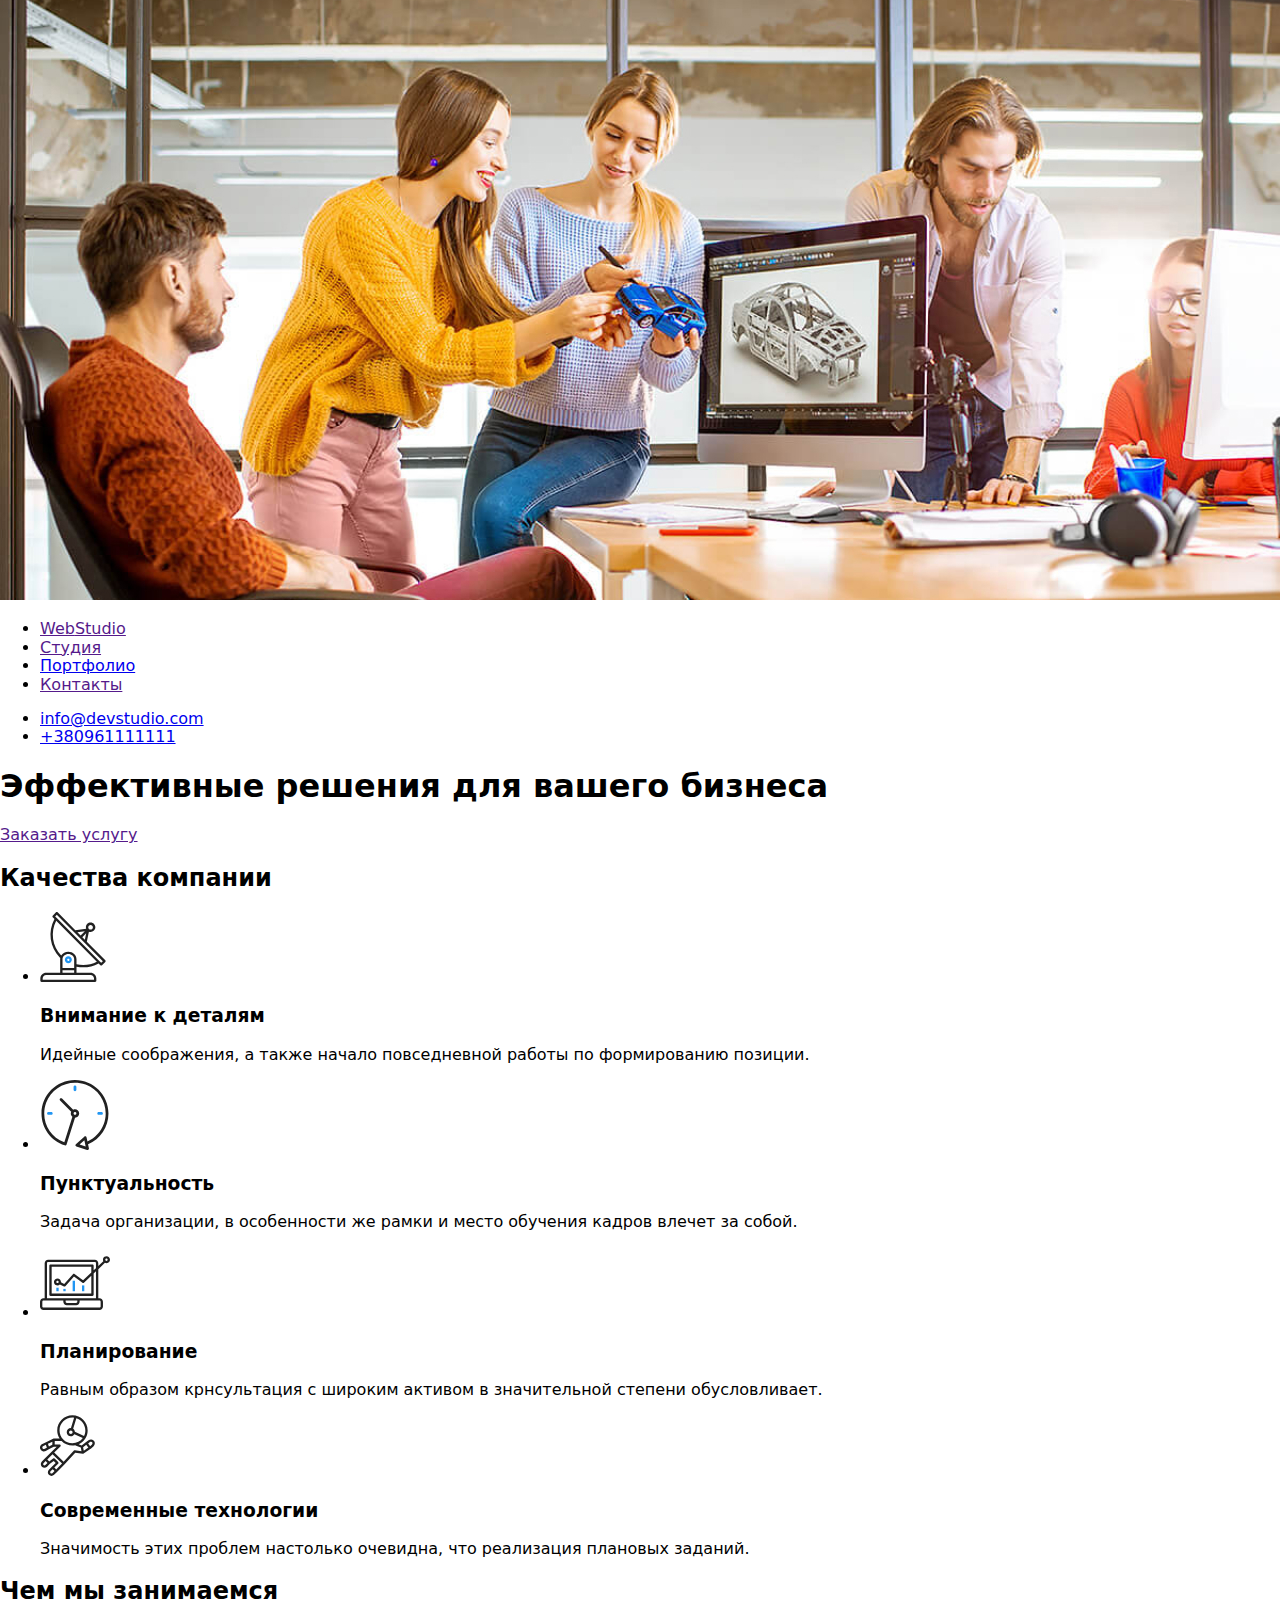
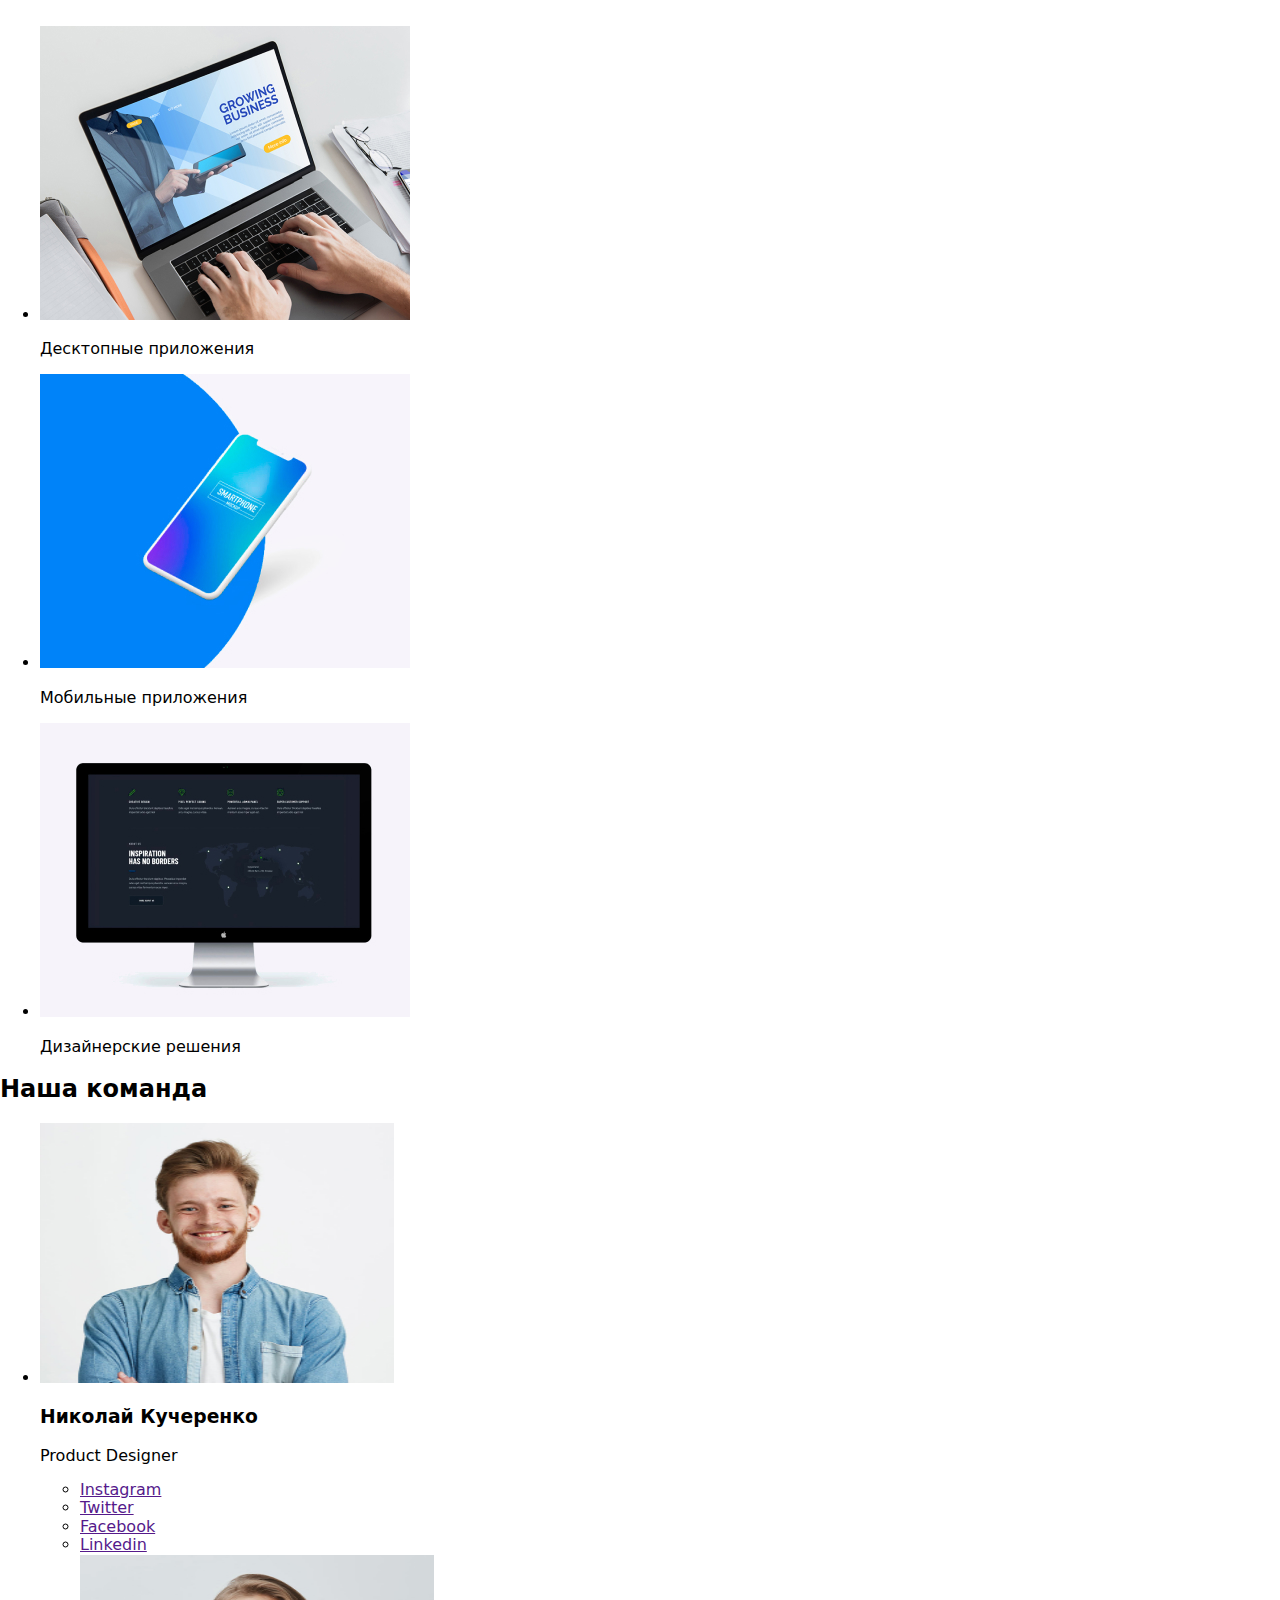
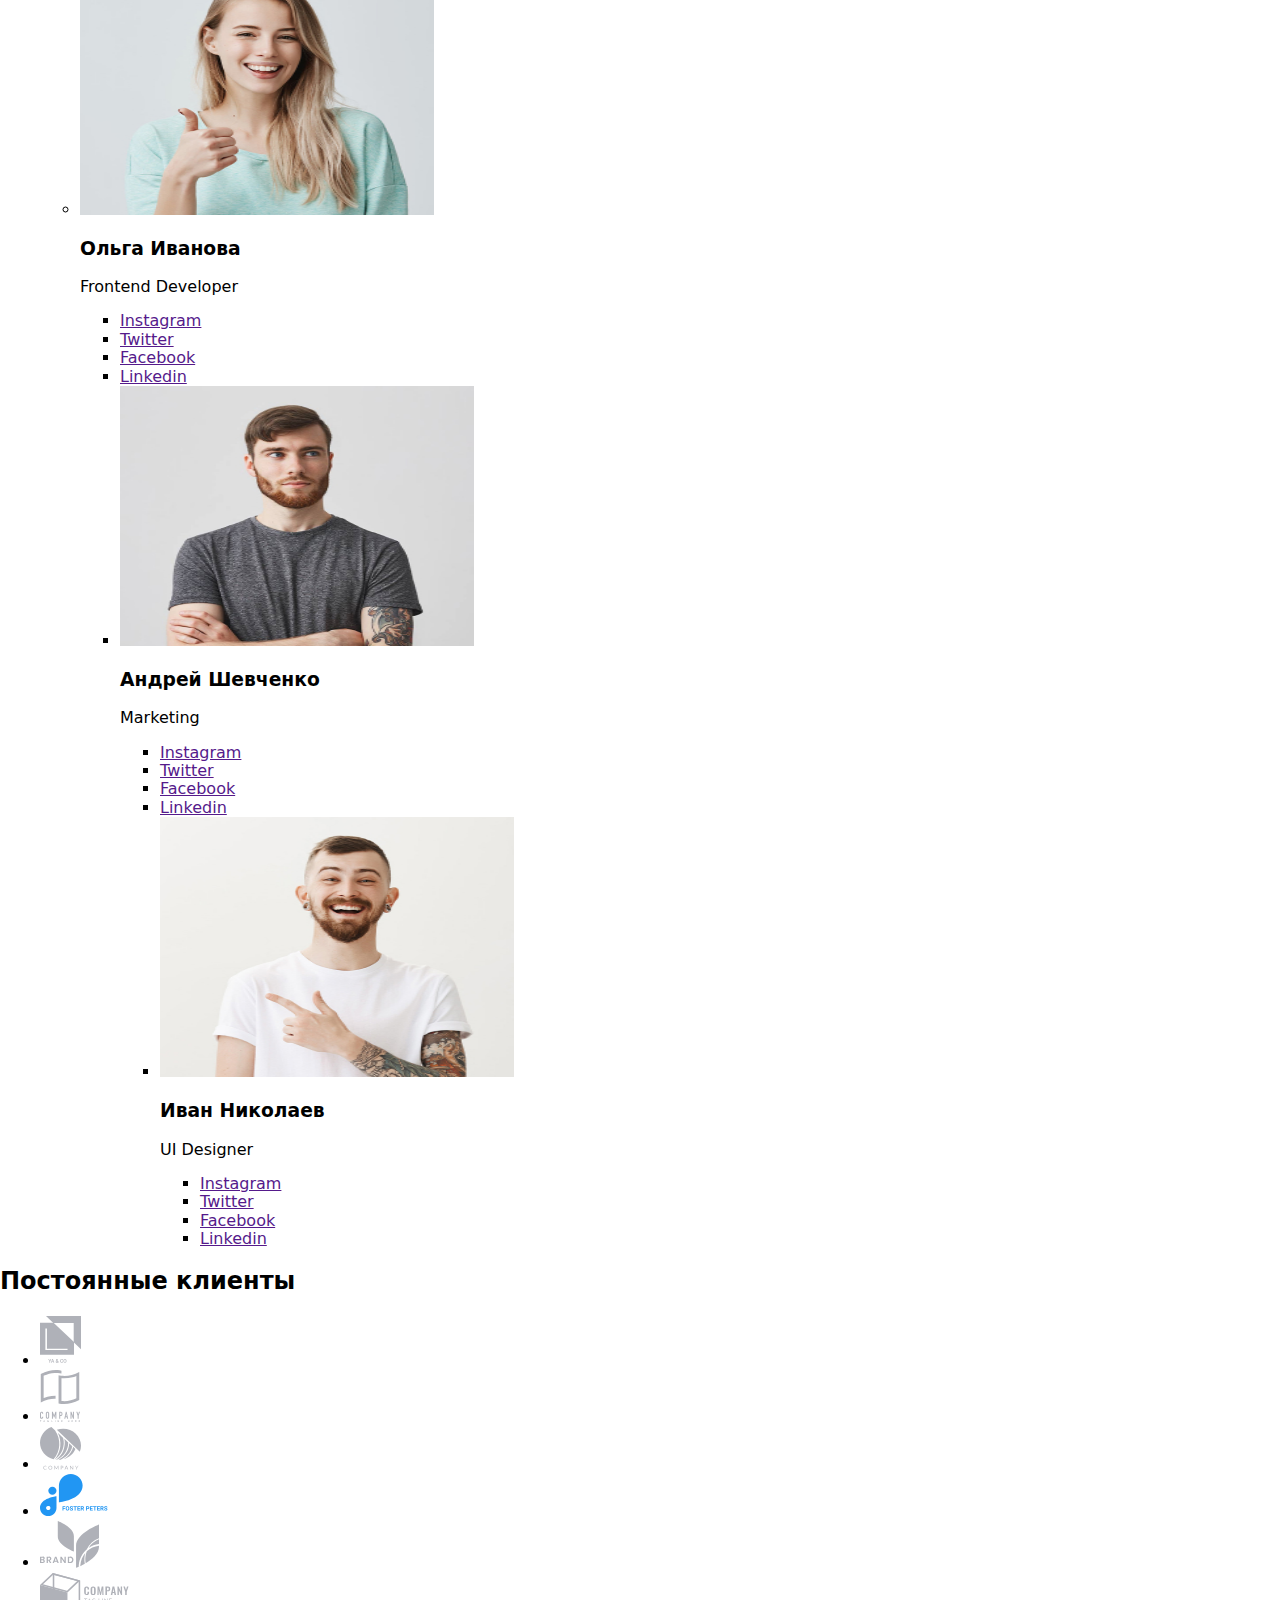
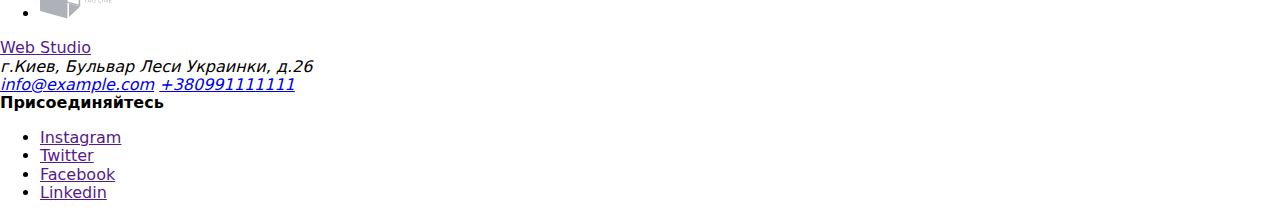
==== index.html @ 92d88dde "Copy hw2" ====
<!DOCTYPE html>
<html lang="ru">
  <!--Head-->
  <head>
    <meta charset="utf-8" />
    <meta name="viewport" content="width=device-width, initial-scale=1.0" />
    <title>Портфолио</title>
    <!--Нормалайзер-->
    <link
      rel="stylesheet"
      href="https://cdnjs.cloudflare.com/ajax/libs/modern-normalize/0.7.0/modern-normalize.min.css"
    />
    <!--Шрифт-->
    <link
      href="https://fonts.googleapis.com/css2?family=Raleway:wght@700&family=Roboto:wght@400;500;700;900&display=swap"
      rel="stylesheet"
    />
    <!--Стили-->
    <link rel="stylesheet" href="./css/styles.css" />
  </head>
  <body>
    <!--Шапка-->
    <header>
      <a href="index.html" class="studio-header">
        <img src="images/header-1.jpg" alt="Фото-Студия" />
      </a>
      <nav>
        <ul class="site-nav">
          <li>
            <a class="link" href=""
              ><span class="logotipe">Web</span
              ><span class="logo">Studio</span></a
            >
          </li>
          <li><a class="link current" href="">Студия</a></li>
          <li><a class="link" href="./portfolio.html">Портфолио</a></li>
          <li><a class="link" href="">Контакты</a></li>
        </ul>
      </nav>
      <ul class="contacts">
        <li><a href="mailto:info@devstudio.com">info@devstudio.com</a></li>
        <li><a href="tel:+380961111111">+380961111111</a></li>
      </ul>
    </header>
    <main>
      <!--Герой-->
      <div>
        <section>
          <h1 class="hero-title">Эффективные решения для вашего бизнеса</h1>
          <a class="button" href="">Заказать услугу</a>
        </section>
        <!--Качества компании-->
        <section>
          <h2 class="quolity-caption">Качества компании</h2>
          <ul>
            <li>
              <img src="./images/icon1.svg" alt="микроскоп" />
              <h3 class="quolity-title">Внимание к деталям</h3>
              <p class="quolity-text">
                Идейные соображения, а также начало повседневной работы по
                формированию позиции.
              </p>
            </li>
            <li>
              <img src="./images/clock.svg" alt="часы" />
              <h3 class="quolity-title">Пунктуальность</h3>
              <p class="quolity-text">
                Задача организации, в особенности же рамки и место обучения
                кадров влечет за собой.
              </p>
            </li>
            <li>
              <img src="./images/diagram.svg" alt="диаграмма" />
              <h3 class="quolity-title">Планирование</h3>
              <p class="quolity-text">
                Равным образом крнсультация с широким активом в значительной
                степени обусловливает.
              </p>
            </li>
            <li>
              <img src="./images/icon4.svg" alt="космонавт" />
              <h3 class="quolity-title">Современные технологии</h3>
              <p class="quolity-text">
                Значимость этих проблем настолько очевидна, что реализация
                плановых заданий.
              </p>
            </li>
          </ul>
        </section>
        <!--Чем мы занимаемся-->
        <section class="service">
          <h2 class="captions">Чем мы занимаемся</h2>
          <ul>
            <li>
              <a href=""><img src="./images/laptop.jpg" alt="ноутбук" /></a>
              <p class="service-text">Десктопные приложения</p>
            </li>
            <li>
              <a href=""><img src="./images/mobile.jpg" alt="мобильный" /></a>
              <p class="service-text">Мобильные приложения</p>
            </li>
            <li>
              <a href=""><img src="./images/computer.jpg" alt="монитор" /></a>
              <p class="service-text">Дизайнерские решения</p>
            </li>
          </ul>
          <section>
            <!--Наша Комманда-->
            <section class="staff">
              <h2 class="captions">Наша команда</h2>
              <ul>
                <li>
                  <img src="./images/imgvorker.jpg" alt="фото-николая-кучеренко" width="354" height="260" />
                  <h3 class="staff-title">Николай Кучеренко</h3>
                  <p class="staff-text">Product Designer</p>
                  <ul class="social-links">
                    <li><a href="" aria-label="Instagram link">Instagram</a></li>
                    <li><a href="" aria-label="Twitter link">Twitter</a></li>
                    <li><a href="" aria-label="Facebook link">Facebook</a></li>
                    <li><a href="" aria-label="Linkedin link">Linkedin</a></li>
                </li>
                <li>
                  <img src="./images/img-olga.jpg" alt="фото-ольги-ивановой" width="354" height="260" />
                  <h3 class="staff-title">Ольга Иванова</h3>
                  <p class="staff-text">Frontend Developer</p>
                  <ul class="social-links">
                    <li><a href="" aria-label="Instagram link">Instagram</a></li>
                    <li><a href="" aria-label="Twitter link">Twitter</a></li>
                    <li><a href="" aria-label="Facebook link">Facebook</a></li>
                    <li><a href="" aria-label="Linkedin link">Linkedin</a></li>
                </li>
                <li>
                  <img src="./images/img-andrei.jpg" alt="фото-андрея-шевченко" width="354" height="260" />
                  <h3 class="staff-title">Андрей Шевченко</h3>
                  <p class="staff-text">Marketing</p>
                  <ul class="social-links">
                    <li><a href="" aria-label="Instagram link">Instagram</a></li>
                    <li><a href="" aria-label="Twitter link">Twitter</a></li>
                    <li><a href="" aria-label="Facebook link">Facebook</a></li>
                    <li><a href="" aria-label="Linkedin link">Linkedin</a></li>
                </li>
                <li>
                  <img src="./images/img-ivan.jpg" alt="фото-ивана-николаева" width="354" height="260" />
                  <h3 class="staff-title">Иван Николаев</h3>
                  <p class="staff-text">UI Designer</p>
                  <ul class="social-links">
                    <li><a href="" aria-label="Instagram link">Instagram</a></li>
                    <li><a href="" aria-label="Twitter link">Twitter</a></li>
                    <li><a href="" aria-label="Facebook link">Facebook</a></li>
                    <li><a href="" aria-label="Linkedin link">Linkedin</a></li>
                </li>
              </ul>
          </section>
          <!--Постоянные клиенты-->
          <section class="clients">
            <h2 class="captions">Постоянные клиенты</h2>
            <ul class="clients-link">
              <li>
                <a href=""><img src="./images/logo1.svg" alt="логотип" /></a>
              </li>
              
              <li>
                <a href=""><img src="./images/logo2.svg" alt="логотип" /></a>
              </li>
              
              <li>
                <a href=""><img src="./images/logo3.svg" alt="логотип" /></a>
              </li>
              
              <li>
                <a href=""><img src="./images/logo4.svg" alt="логотип" /></a>
              </li>
              
              <li>
                <a href=""><img src="./images/logo5.svg" alt="логотип" /></a>
              </li>
              
              <li>
                <a href=""><img src="./images/logo6.svg" alt="логотип" /></a>
              </li>
      </div>
    </main>
    <!--Футер-->
    <footer>
      <div>
        <a class="link" href=""><span class="logotype"><span class="logo">Web</span> Studio</span></a>
        
        <address class="address">
          г.Киев, Бульвар Леси Украинки, д.26
          </address>
          
          <address class="connect">
            <a href="mailto:info@example.com">info@example.com</a>
            <a href="tel:+380961111111">+380991111111</a>
          </address>
      </div>
      <div>
        <b class="followers">Присоединяйтесь</b>
        <ul class="social-links">
          <li><a href="" aria-label="Instagram link">Instagram</a></li>
          <li><a href="" aria-label="Twitter link">Twitter</a></li>
          <li><a href="" aria-label="Facebook link">Facebook</a></li>
          <li><a href="" aria-label="Linkedin link">Linkedin</a></li>
      </div>
    </footer>
  </body>
</html>
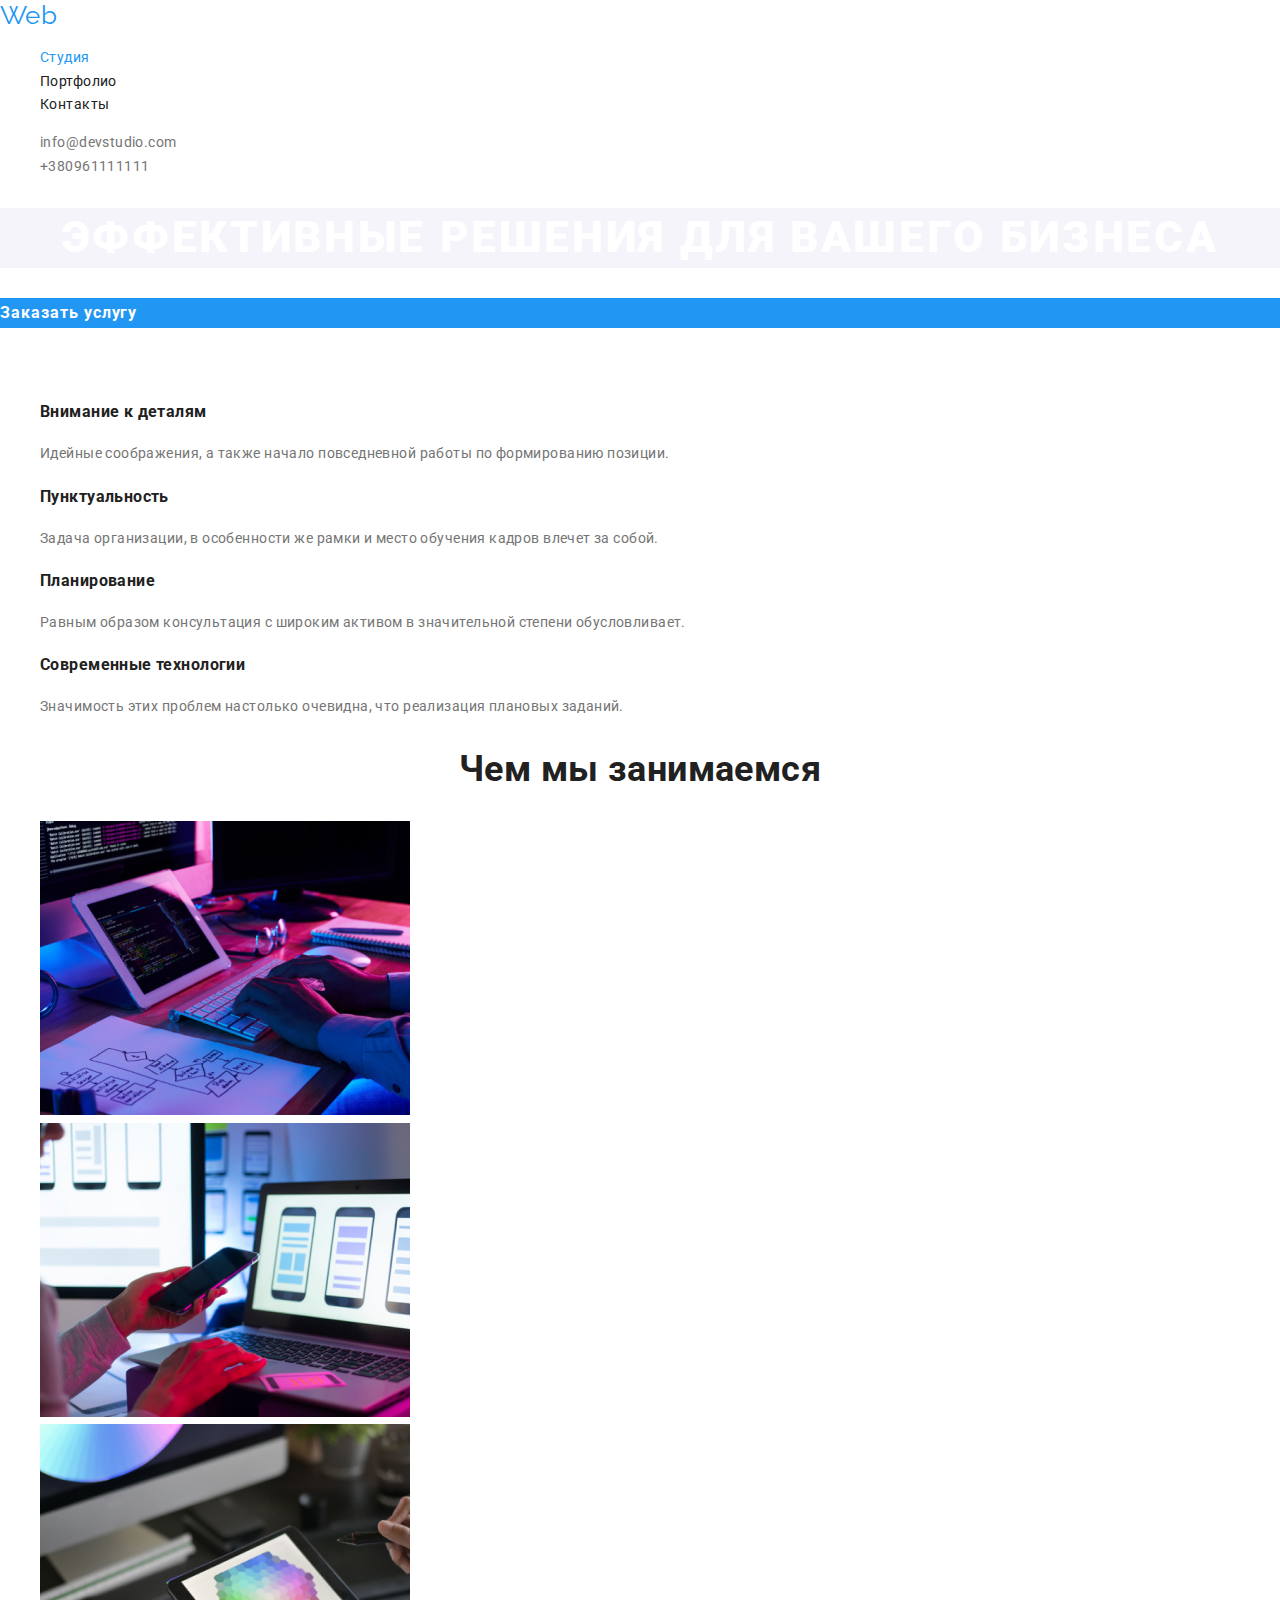
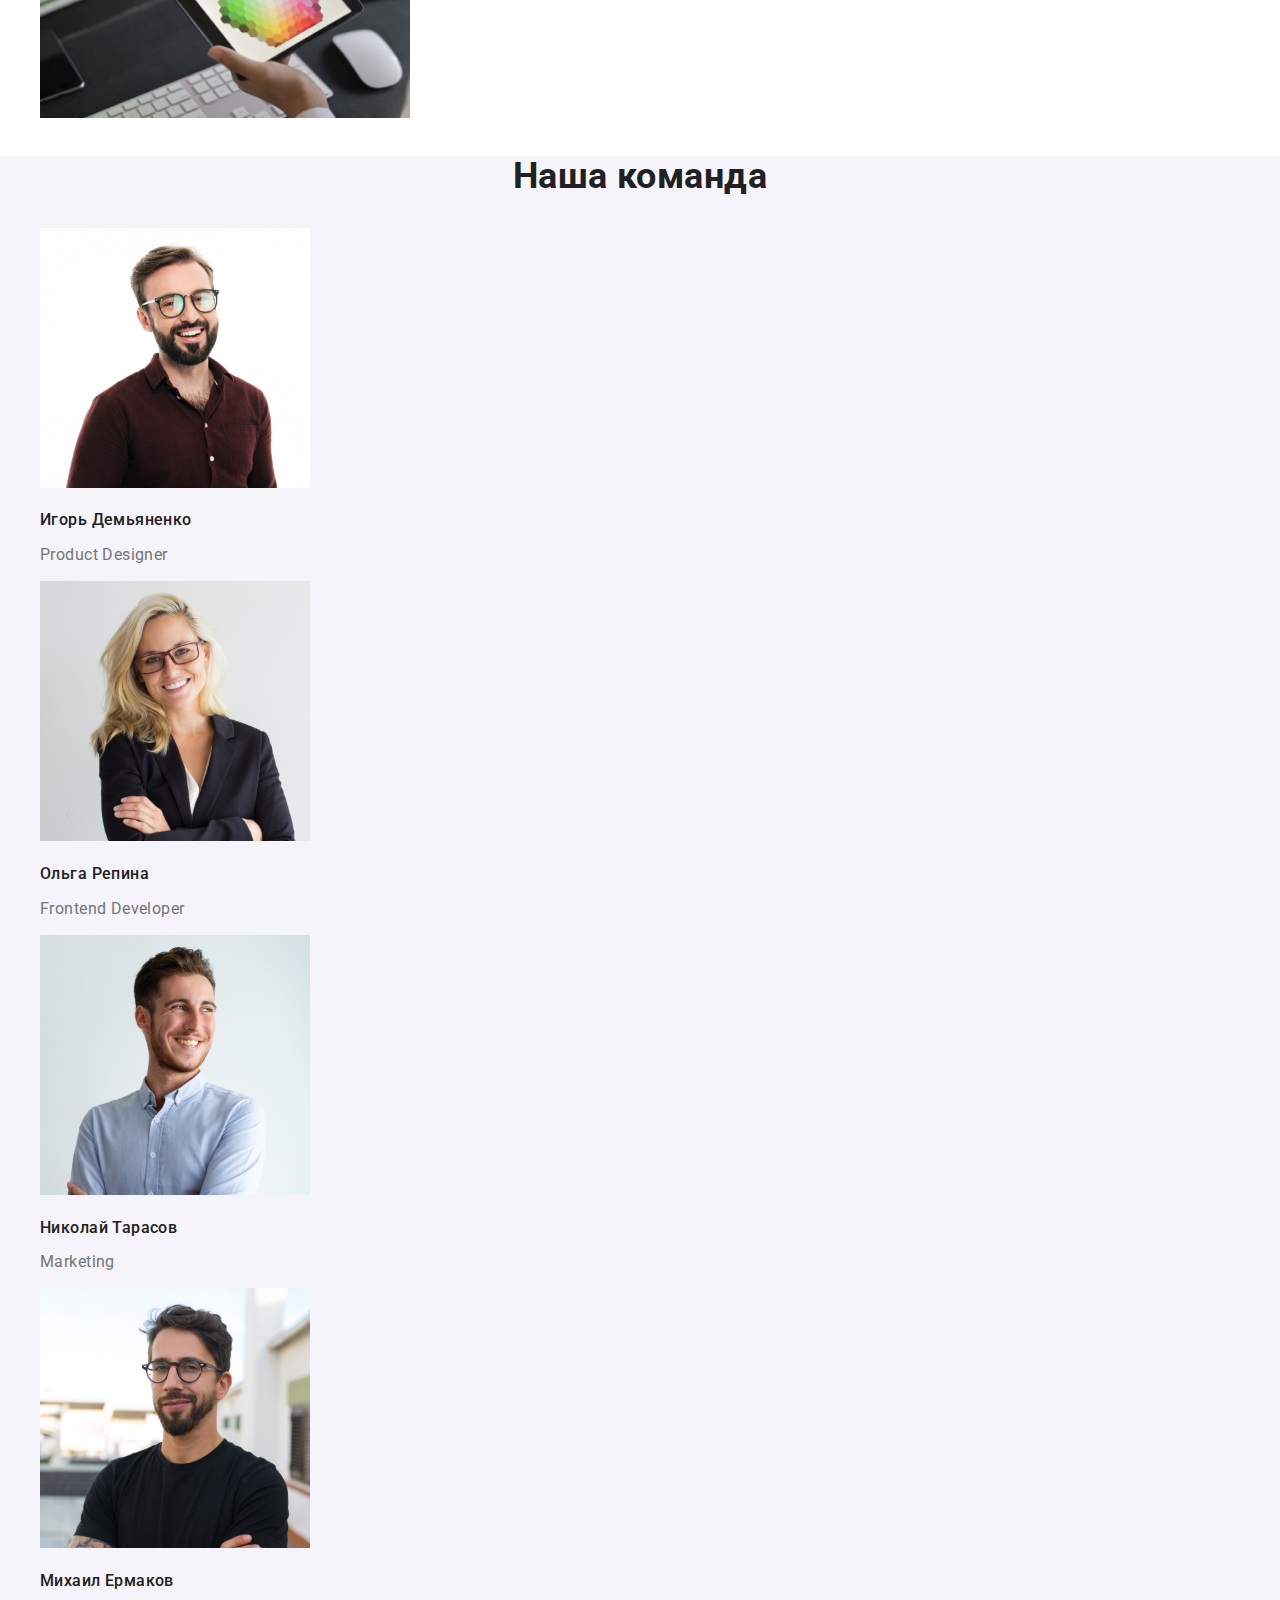
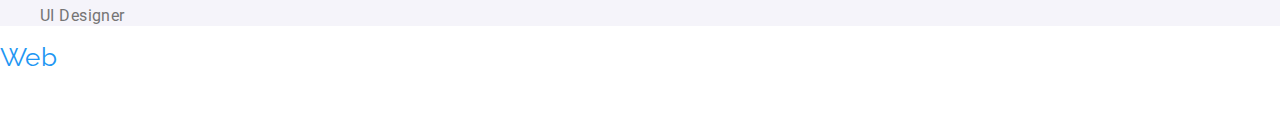
==== commit 9df6a0a6: "bigfix1" ====
--- a/index.html
+++ b/index.html
@@ -4,7 +4,7 @@
   <head>
     <meta charset="utf-8" />
     <meta name="viewport" content="width=device-width, initial-scale=1.0" />
-    <title>Портфолио</title>
+    <title>Домашнее задание-3</title>
     <!--Нормалайзер-->
     <link
       rel="stylesheet"
@@ -18,190 +18,148 @@
     <!--Стили-->
     <link rel="stylesheet" href="./css/styles.css" />
   </head>
+  
   <body>
     <!--Шапка-->
-    <header>
-      <a href="index.html" class="studio-header">
-        <img src="images/header-1.jpg" alt="Фото-Студия" />
-      </a>
-      <nav>
-        <ul class="site-nav">
-          <li>
-            <a class="link" href=""
-              ><span class="logotipe">Web</span
-              ><span class="logo">Studio</span></a
-            >
+    <header class="page-header">
+      <div class="container flexbox">
+      
+      <nav class="navigation">
+        <a href="index.html" class="link logo">
+          <span class="logotype">
+          <span class="logo">Web</span>/studio</span>
+        </a>
+        <ul class="site-nav list">
+          <li class="nav-item">
+            <a class="link current" href="./index.html">Студия</a>
           </li>
-          <li><a class="link current" href="">Студия</a></li>
-          <li><a class="link" href="./portfolio.html">Портфолио</a></li>
-          <li><a class="link" href="">Контакты</a></li>
+          <li class="nav-item">
+            <a class="link" href="./portfolio.html">Портфолио</a>
+          </li>
+          <li class="nav-item"><a class="link" href="">Контакты</a></li>
         </ul>
       </nav>
-      <ul class="contacts">
-        <li><a href="mailto:info@devstudio.com">info@devstudio.com</a></li>
-        <li><a href="tel:+380961111111">+380961111111</a></li>
+      <ul class="contacts list">
+        <li class="contacts-item icon-mail">
+          <a href="mailto:info@devstudio.com">info@devstudio.com</a>
+        </li>
+        <li class="contacts-item icon-number">
+          <a href="tel:+380961111111">+380961111111</a>
+        </li>
       </ul>
+      </div>
     </header>
     <main>
       <!--Герой-->
-      <div>
-        <section>
+      <div class="hero-container">
+       
           <h1 class="hero-title">Эффективные решения для вашего бизнеса</h1>
           <a class="button" href="">Заказать услугу</a>
+        
+        <!--Качества компании-->
+        <section class="section quolity no-padding">
+          <div class="container">
+            <h2 class="quolity-caption">Качества компании</h2>
+            <ul class="quolity list">
+              <li class="quolity-item icon-microscope">
+                <h3 class="quolity-title">Внимание к деталям</h3>
+                <p class="quolity-text">
+                  Идейные соображения, а также начало повседневной работы по
+                  формированию позиции.
+                </p>
+              </li>
+          
+              <li class="quolity-item icon-intime">
+                <h3 class="quolity-title">Пунктуальность</h3>
+                <p class="quolity-text">
+                  Задача организации, в особенности же рамки и место обучения
+                  кадров влечет за собой.
+                </p>
+              </li>
+          
+              <li class="quolity-item icon-planing">
+                <h3 class="quolity-title">Планирование</h3>
+                <p class="quolity-text">
+                  Равным образом кoнсультация с широким активом в значительной
+                  степени обусловливает.
+                </p>
+              </li>
+          
+              <li class="quolity-item icon-techno">
+                <h3 class="quolity-title">Современные технологии</h3>
+                <p class="quolity-text">
+                  Значимость этих проблем настолько очевидна, что реализация
+                  плановых заданий.
+                </p>
+              </li>
+            </ul>
+          </div>
         </section>
-        <!--Качества компании-->
-        <section>
-          <h2 class="quolity-caption">Качества компании</h2>
-          <ul>
-            <li>
-              <img src="./images/icon1.svg" alt="микроскоп" />
-              <h3 class="quolity-title">Внимание к деталям</h3>
-              <p class="quolity-text">
-                Идейные соображения, а также начало повседневной работы по
-                формированию позиции.
-              </p>
+        <!--Чем мы занимаемся-->
+        <section class="section service">
+        <div class="container">
+          <h2 class="captions">Чем мы занимаемся</h2>
+          <ul class="service list">
+            <li class="service-item">
+              <a href=""><img src="./images/doing1.jpg" width="370" height="294" alt="набор текста на клавиатуре" /></a>
             </li>
-            <li>
-              <img src="./images/clock.svg" alt="часы" />
-              <h3 class="quolity-title">Пунктуальность</h3>
-              <p class="quolity-text">
-                Задача организации, в особенности же рамки и место обучения
-                кадров влечет за собой.
-              </p>
+        
+            <li class="service-item">
+              <a href=""><img src="./images/doing2.jpg" width="370" height="294" alt="мобильный и ноутбук" /></a>
             </li>
-            <li>
-              <img src="./images/diagram.svg" alt="диаграмма" />
-              <h3 class="quolity-title">Планирование</h3>
-              <p class="quolity-text">
-                Равным образом крнсультация с широким активом в значительной
-                степени обусловливает.
-              </p>
-            </li>
-            <li>
-              <img src="./images/icon4.svg" alt="космонавт" />
-              <h3 class="quolity-title">Современные технологии</h3>
-              <p class="quolity-text">
-                Значимость этих проблем настолько очевидна, что реализация
-                плановых заданий.
-              </p>
+        
+            <li class="service-item">
+              <a href=""><img src="./images/doing3.jpg" width="370" height="294" alt="планшет" /></a>
             </li>
           </ul>
+        </div>
         </section>
-        <!--Чем мы занимаемся-->
-        <section class="service">
-          <h2 class="captions">Чем мы занимаемся</h2>
-          <ul>
-            <li>
-              <a href=""><img src="./images/laptop.jpg" alt="ноутбук" /></a>
-              <p class="service-text">Десктопные приложения</p>
-            </li>
-            <li>
-              <a href=""><img src="./images/mobile.jpg" alt="мобильный" /></a>
-              <p class="service-text">Мобильные приложения</p>
-            </li>
-            <li>
-              <a href=""><img src="./images/computer.jpg" alt="монитор" /></a>
-              <p class="service-text">Дизайнерские решения</p>
-            </li>
-          </ul>
-          <section>
-            <!--Наша Комманда-->
-            <section class="staff">
-              <h2 class="captions">Наша команда</h2>
-              <ul>
-                <li>
-                  <img src="./images/imgvorker.jpg" alt="фото-николая-кучеренко" width="354" height="260" />
-                  <h3 class="staff-title">Николай Кучеренко</h3>
-                  <p class="staff-text">Product Designer</p>
-                  <ul class="social-links">
-                    <li><a href="" aria-label="Instagram link">Instagram</a></li>
-                    <li><a href="" aria-label="Twitter link">Twitter</a></li>
-                    <li><a href="" aria-label="Facebook link">Facebook</a></li>
-                    <li><a href="" aria-label="Linkedin link">Linkedin</a></li>
-                </li>
-                <li>
-                  <img src="./images/img-olga.jpg" alt="фото-ольги-ивановой" width="354" height="260" />
-                  <h3 class="staff-title">Ольга Иванова</h3>
-                  <p class="staff-text">Frontend Developer</p>
-                  <ul class="social-links">
-                    <li><a href="" aria-label="Instagram link">Instagram</a></li>
-                    <li><a href="" aria-label="Twitter link">Twitter</a></li>
-                    <li><a href="" aria-label="Facebook link">Facebook</a></li>
-                    <li><a href="" aria-label="Linkedin link">Linkedin</a></li>
-                </li>
-                <li>
-                  <img src="./images/img-andrei.jpg" alt="фото-андрея-шевченко" width="354" height="260" />
-                  <h3 class="staff-title">Андрей Шевченко</h3>
-                  <p class="staff-text">Marketing</p>
-                  <ul class="social-links">
-                    <li><a href="" aria-label="Instagram link">Instagram</a></li>
-                    <li><a href="" aria-label="Twitter link">Twitter</a></li>
-                    <li><a href="" aria-label="Facebook link">Facebook</a></li>
-                    <li><a href="" aria-label="Linkedin link">Linkedin</a></li>
-                </li>
-                <li>
-                  <img src="./images/img-ivan.jpg" alt="фото-ивана-николаева" width="354" height="260" />
-                  <h3 class="staff-title">Иван Николаев</h3>
-                  <p class="staff-text">UI Designer</p>
-                  <ul class="social-links">
-                    <li><a href="" aria-label="Instagram link">Instagram</a></li>
-                    <li><a href="" aria-label="Twitter link">Twitter</a></li>
-                    <li><a href="" aria-label="Facebook link">Facebook</a></li>
-                    <li><a href="" aria-label="Linkedin link">Linkedin</a></li>
-                </li>
-              </ul>
+        <!--Наша Комманда-->
+         
+            <section class="section staff">
+              <div class="container">
+                <h2 class="captions">Наша команда</h2>
+                <ul class="staff list">
+                  <li class="staff-item">
+                    <img alt="фото-игоря-демьяненко" src="./images/imgworker1.jpg" width="270" height="260" />
+                    <h3 class="staff-title">Игорь Демьяненко</h3>
+                    <p class="staff-text">Product Designer</p>
+                  </li>
+              
+                  <li class="staff-item">
+                    <img src="./images/imgworker2.jpg" alt="фото-ольги-репиной" width="270" height="260" />
+                    <h3 class="staff-title">Ольга Репина</h3>
+                    <p class="staff-text">Frontend Developer</p>
+                  </li>
+              
+                  <li class="staff-item">
+                    <img src="./images/imgworker3.jpg" alt="фото-николая-тарасова" width="270" height="260" />
+                    <h3 class="staff-title">Николай Тарасов</h3>
+                    <p class="staff-text">Marketing</p>
+                  </li>
+              
+                  <li class="staff-item">
+                    <img src="./images/imgworker4.jpg" alt="фото-михаила-ермакова" width="270" height="260" />
+                    <h3 class="staff-title">Михаил Ермаков</h3>
+                    <p class="staff-text">UI Designer</p>
+                  </li>
+                </ul>
+              </div>
           </section>
-          <!--Постоянные клиенты-->
-          <section class="clients">
-            <h2 class="captions">Постоянные клиенты</h2>
-            <ul class="clients-link">
-              <li>
-                <a href=""><img src="./images/logo1.svg" alt="логотип" /></a>
-              </li>
-              
-              <li>
-                <a href=""><img src="./images/logo2.svg" alt="логотип" /></a>
-              </li>
-              
-              <li>
-                <a href=""><img src="./images/logo3.svg" alt="логотип" /></a>
-              </li>
-              
-              <li>
-                <a href=""><img src="./images/logo4.svg" alt="логотип" /></a>
-              </li>
-              
-              <li>
-                <a href=""><img src="./images/logo5.svg" alt="логотип" /></a>
-              </li>
-              
-              <li>
-                <a href=""><img src="./images/logo6.svg" alt="логотип" /></a>
-              </li>
-      </div>
-    </main>
-    <!--Футер-->
-    <footer>
-      <div>
-        <a class="link" href=""><span class="logotype"><span class="logo">Web</span> Studio</span></a>
-        
-        <address class="address">
-          г.Киев, Бульвар Леси Украинки, д.26
-          </address>
+          <!--Футер-->
+          <footer class="footer">
+            <div class="container">
+              <div class="contacts-block">
+                <a class="link" href=""><span class="logotype"><span class="logo">Web</span> Studio</span></a>
           
-          <address class="connect">
-            <a href="mailto:info@example.com">info@example.com</a>
-            <a href="tel:+380961111111">+380991111111</a>
-          </address>
-      </div>
-      <div>
-        <b class="followers">Присоединяйтесь</b>
-        <ul class="social-links">
-          <li><a href="" aria-label="Instagram link">Instagram</a></li>
-          <li><a href="" aria-label="Twitter link">Twitter</a></li>
-          <li><a href="" aria-label="Facebook link">Facebook</a></li>
-          <li><a href="" aria-label="Linkedin link">Linkedin</a></li>
-      </div>
-    </footer>
+                <address class="address">г.Киев, Бульвар Леси Украинки, д.26</address>
+          
+                <address class="connect">
+                  <a href="mailto:info@example.com">info@example.com</a>
+                  <a class="tel-number" href="tel:+380961111111">+380991111111</a>
+                </address>
+              </div>
+            </div>
+          </footer>
   </body>
 </html>
--- a/css/styles.css
+++ b/css/styles.css
@@ -0,0 +1,192 @@
+:root {
+  --accent-text-color: #2196f3;
+  --primary-text-color: #212121;
+  --hero-text-color: #ffffff;
+  --secondary-text-color: #757575;
+  --secondary-background-color: #f5f4fa;
+  --primary-background-color: #ffffff;
+  --accent-background-color: #2196f3;
+  --hero-background-color: #2f303a;
+}
+
+body {
+  color: var(--primary-text-color);
+  background-color: var(--primary-background-color);
+
+  font-family: Roboto, sans-serif;
+  font-weight: 400;
+  font-size: 14px;
+  line-height: 1.7;
+  letter-spacing: 0.03em;
+}
+
+ul {
+  list-style: none;
+}
+
+a {
+  text-decoration: none;
+}
+
+/* site-nav */
+
+.logotype {
+  font-family: Raleway, sans-serif;
+  font-size: 26px;
+  line-height: 1.2;
+}
+
+.logo {
+  color: var(--accent-text-color);
+}
+
+.site-nav .link.current {
+  color: var(--accent-text-color);
+}
+
+.site-nav .link {
+  color: var(--primary-text-color);
+}
+
+.site-nav .link .contacts a {
+  font-weight: 500;
+  font-size: 14px;
+  line-height: 1.14;
+  letter-spacing: 0.02em;
+}
+
+.site-nav .link:hover,
+.site-nav .link:focus {
+  color: var(--accent-text-color);
+}
+
+.site-nav .link:active {
+  color: purple;
+}
+
+.contacts a {
+  color: var(--secondary-text-color);
+  font-style: normal;
+  text-decoration: none;
+}
+
+.contacts:hover,
+.contacts:focus {
+  color: var(--accent-text-color);
+}
+
+.contacts:active {
+  color: purple;
+}
+
+/* hero */
+.hero-title {
+  color: var(--hero-text-color);
+  background-color: var(--secondary-background-color);
+  font-weight: 900;
+  font-size: 44px;
+  line-height: 1.36;
+  text-align: center;
+  letter-spacing: 0.06em;
+  text-transform: uppercase;
+}
+
+.button {
+  background-color: var(--accent-background-color);
+  color: var(--hero-text-color);
+  font-weight: 700;
+  font-size: 16px;
+  line-height: 1.88;
+  display: flex;
+  align-items: center;
+  text-align: center;
+  letter-spacing: 0.06em;
+}
+
+/* section quolity*/
+
+.quolity-caption {
+  color: var(--hero-text-color);
+}
+
+.quolity-title .service-text .followers {
+  font-weight: 700;
+  font-size: 14px;
+  line-height: 1.14;
+}
+
+.quolity-text {
+  color: var(--secondary-text-color);
+  font-size: 14px;
+  line-height: 1.7;
+}
+
+.service-text {
+  color: var(--hero-text-color);
+  background-color: var(--secondary-background-color);
+}
+
+.staff {
+  background-color: var(--secondary-background-color);
+}
+
+.captions {
+  font-weight: 700;
+  font-size: 36px;
+  line-height: 1.16;
+  text-align: center;
+}
+
+.staff-title {
+  font-weight: 500;
+  font-size: 16px;
+  line-height: 1.18;
+}
+
+.staff-text {
+  color: var(--secondary-text-color);
+  font-size: 16px;
+  line-height: 1.18;
+}
+
+.social-links a {
+  color: var(--secondary-text-color);
+  text-decoration: none;
+}
+.social-links a:hover,
+.social-links a:focus {
+  color: var(--accent-text-color);
+}
+
+.clients-link a:hover,
+.clients-link a:focus {
+  color: var(--accent-text-color);
+}
+
+/* footer */
+.address {
+  color: var(--hero-text-color);
+  font-size: 14px;
+  line-height: 1.7;
+  font-style: normal;
+}
+
+.connect a {
+  color: rgba(255, 255, 255, 0.6);
+  font-style: normal;
+  text-decoration: none;
+  font-size: 14px;
+  line-height: 1.7;
+}
+
+.followers {
+  color: var(--hero-text-color);
+}
+
+.social-links:hover,
+.social-links:focus {
+  color: var(--accent-background-color);
+}
+.link .logotype {
+  color: var(--hero-text-color);
+}
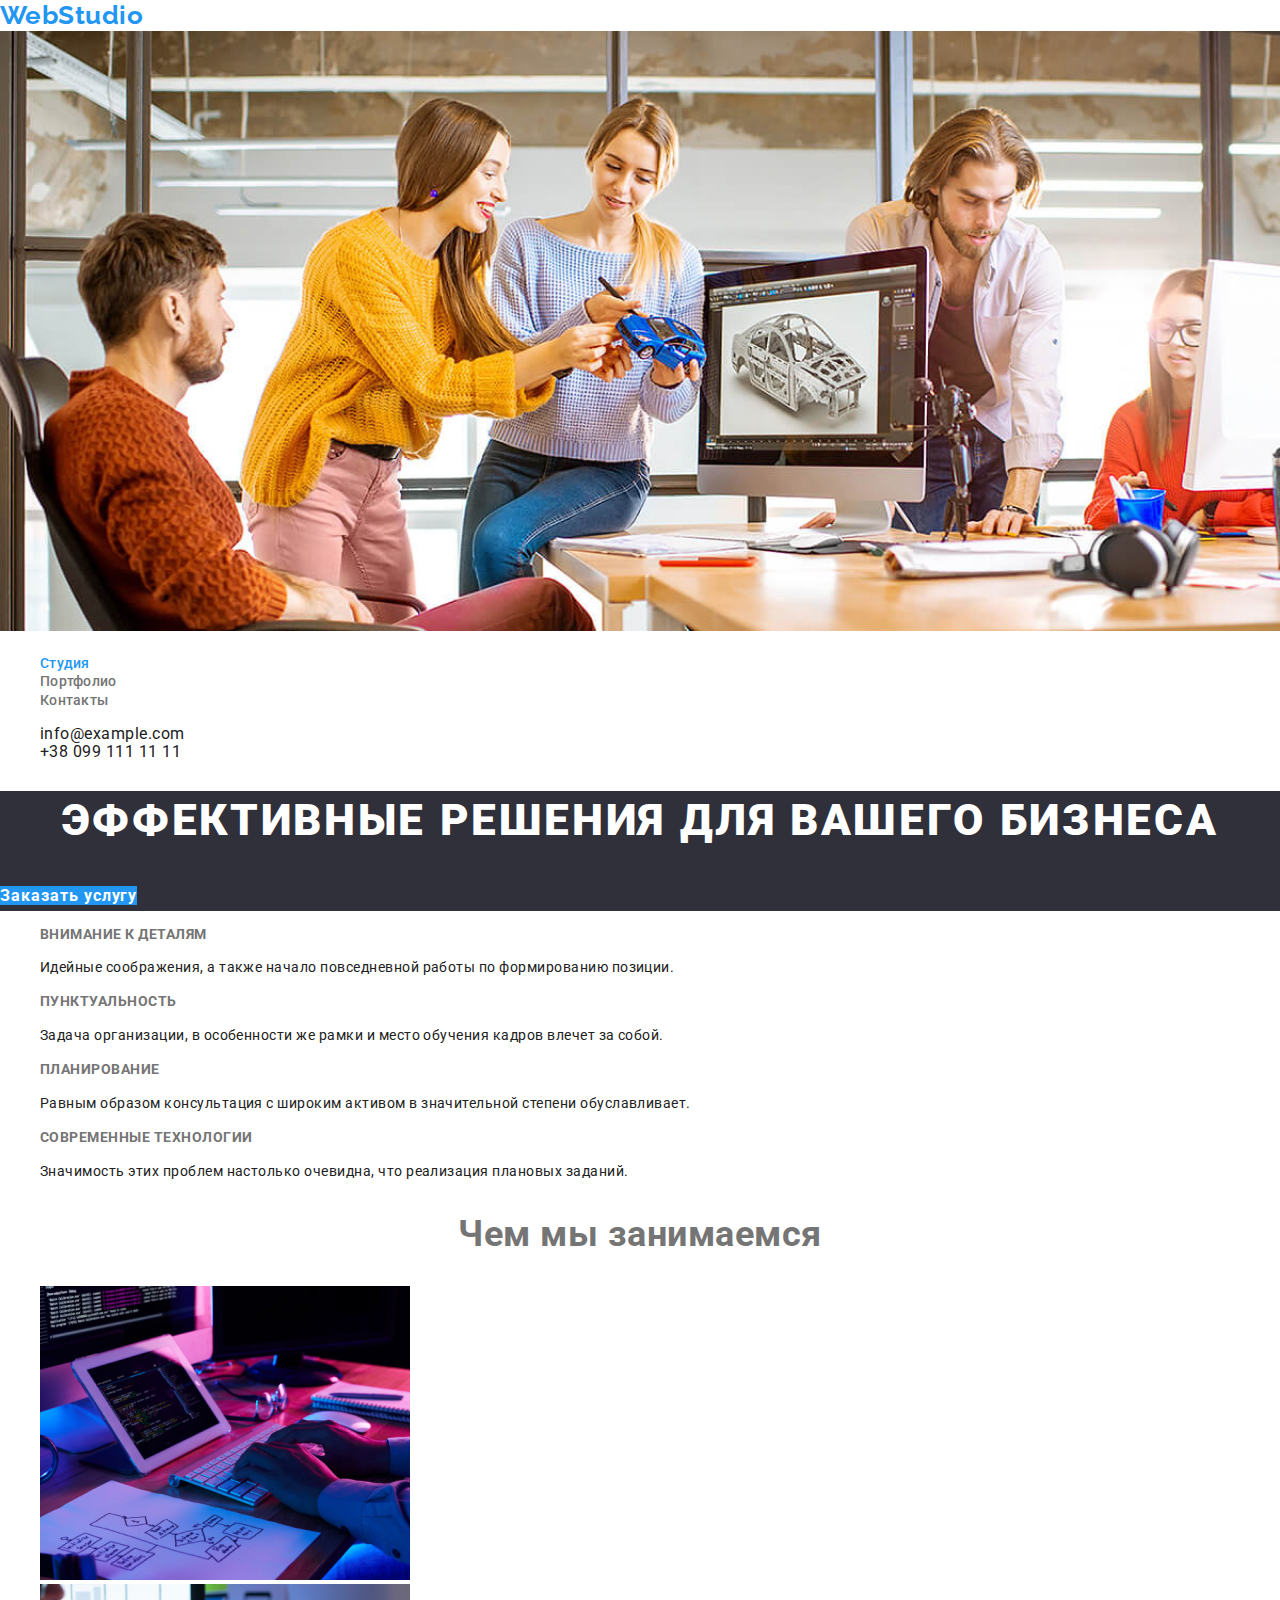
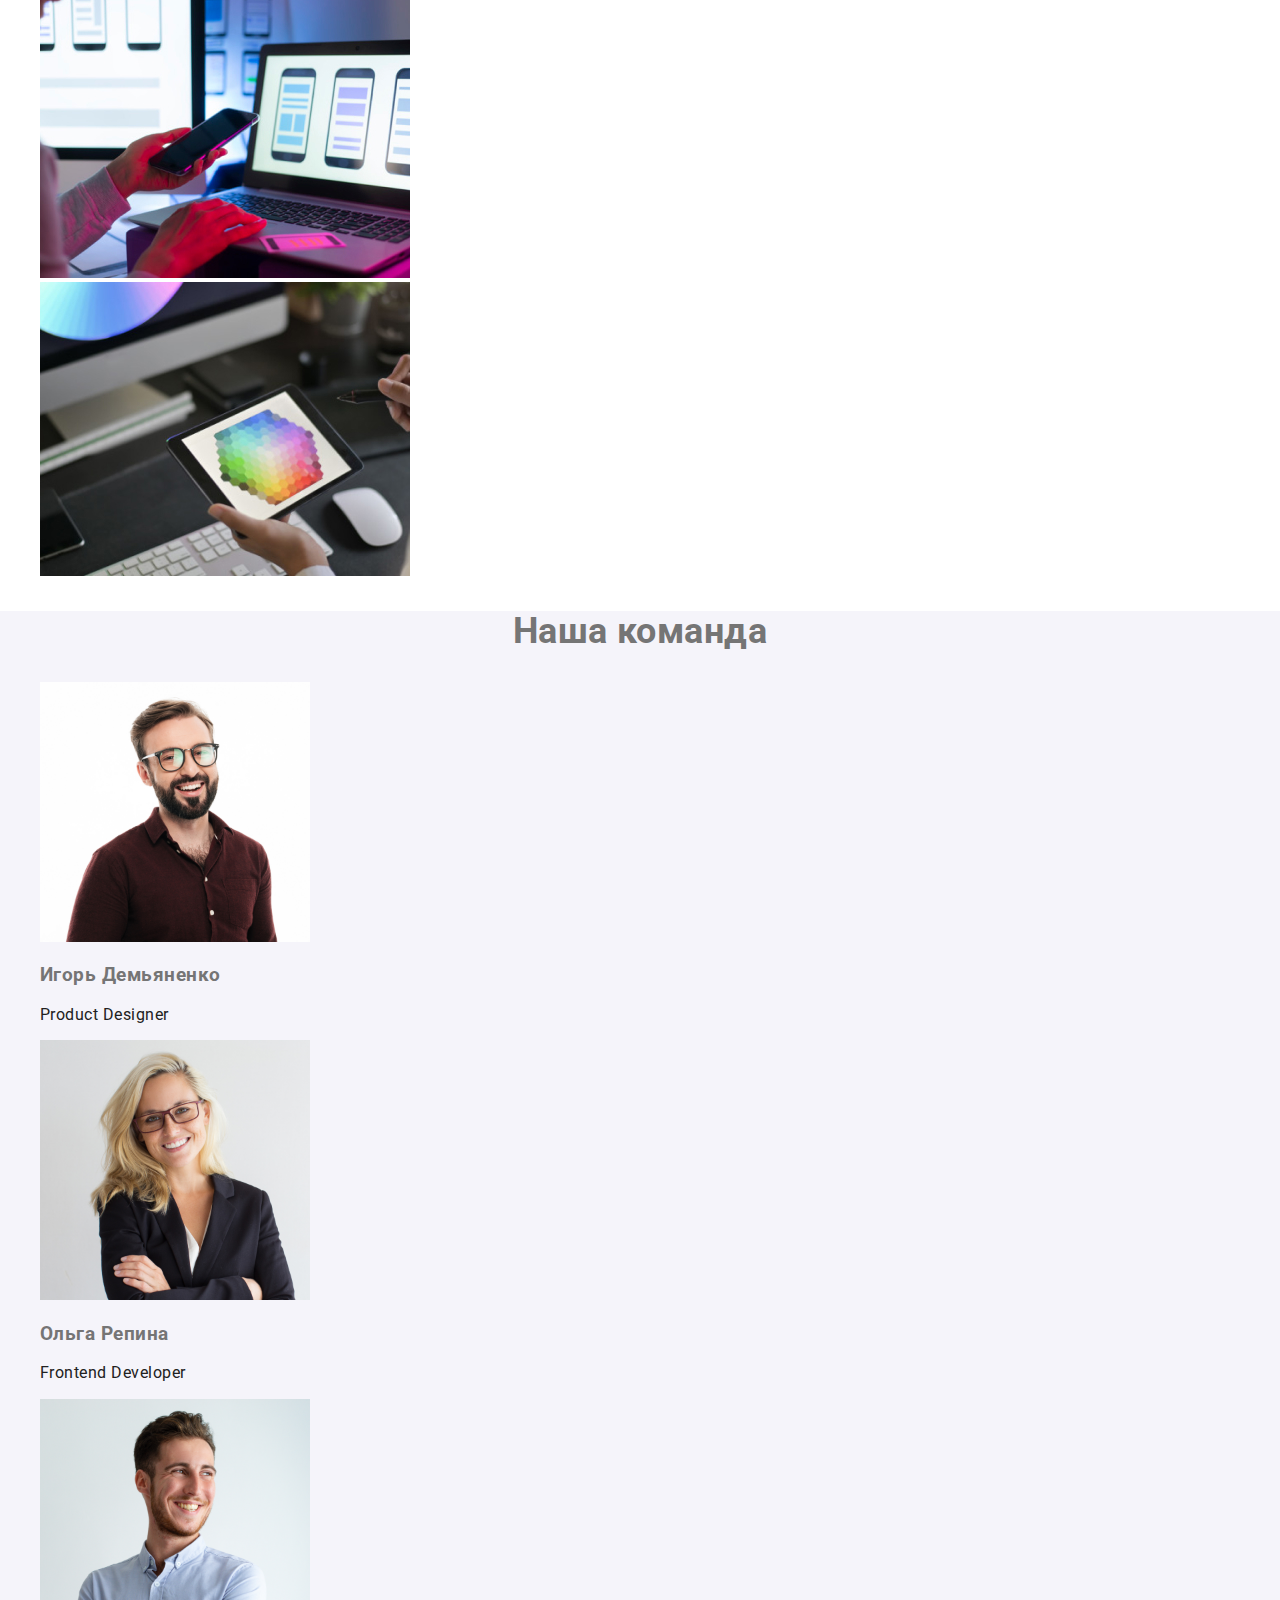
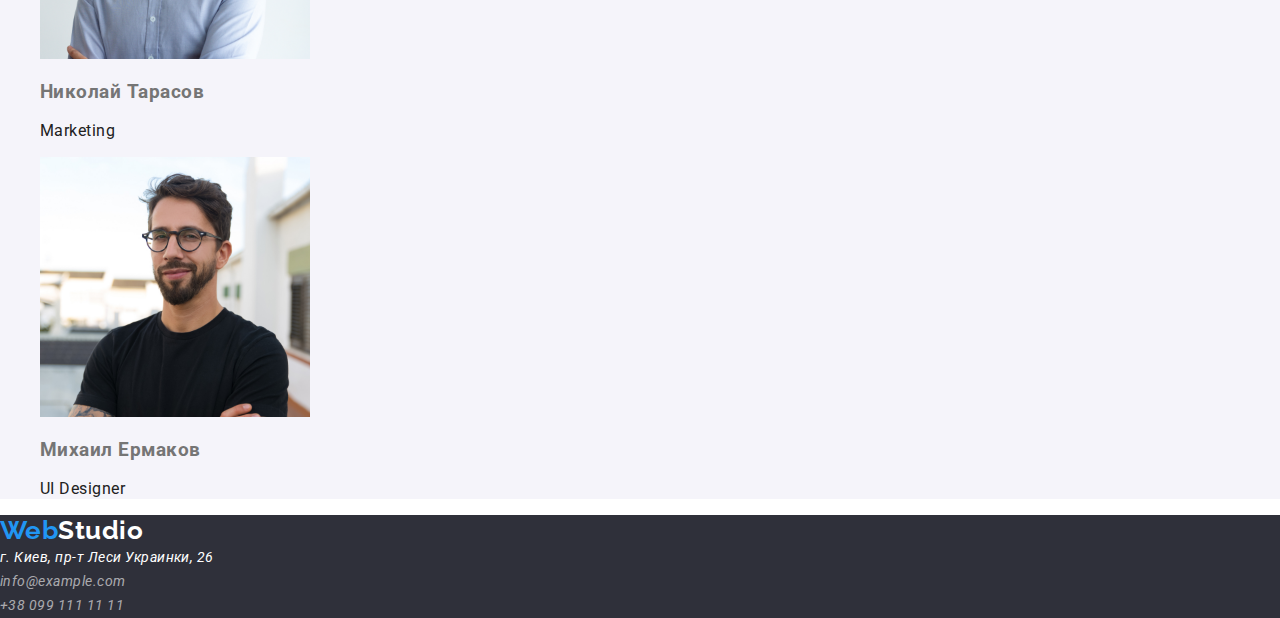
==== commit 204903bc: "Клоную заново" ====
--- a/index.html
+++ b/index.html
@@ -4,7 +4,7 @@
   <head>
     <meta charset="utf-8" />
     <meta name="viewport" content="width=device-width, initial-scale=1.0" />
-    <title>Домашнее задание-3</title>
+    <title>Портфолио</title>
     <!--Нормалайзер-->
     <link
       rel="stylesheet"
@@ -18,148 +18,153 @@
     <!--Стили-->
     <link rel="stylesheet" href="./css/styles.css" />
   </head>
-  
   <body>
     <!--Шапка-->
     <header class="page-header">
-      <div class="container flexbox">
-      
-      <nav class="navigation">
-        <a href="index.html" class="link logo">
-          <span class="logotype">
-          <span class="logo">Web</span>/studio</span>
+      <nav>
+        <a href="index.html" class="logo">
+          <span>Web</span>Studio
+          <img src="images/header-1.jpg" alt="Фото-Студия" />
         </a>
-        <ul class="site-nav list">
-          <li class="nav-item">
-            <a class="link current" href="./index.html">Студия</a>
-          </li>
-          <li class="nav-item">
-            <a class="link" href="./portfolio.html">Портфолио</a>
-          </li>
-          <li class="nav-item"><a class="link" href="">Контакты</a></li>
+        <ul class="site-nav">
+          <li><a href="./index.html" class="link current">Студия</a></li>
+          <li><a href="./portfolio.html" class="link">Портфолио</a></li>
+          <li><a href="" class="link">Контакты</a></li>
         </ul>
       </nav>
-      <ul class="contacts list">
-        <li class="contacts-item icon-mail">
-          <a href="mailto:info@devstudio.com">info@devstudio.com</a>
+      <ul class="auth-nav">
+        <li>
+          <a href="mailto:info@example.com" class="link">info@example.com</a>
         </li>
-        <li class="contacts-item icon-number">
-          <a href="tel:+380961111111">+380961111111</a>
-        </li>
+        <li><a href="tel:+380991111111" class="link">+38 099 111 11 11</a></li>
       </ul>
-      </div>
     </header>
     <main>
       <!--Герой-->
-      <div class="hero-container">
-       
-          <h1 class="hero-title">Эффективные решения для вашего бизнеса</h1>
-          <a class="button" href="">Заказать услугу</a>
-        
-        <!--Качества компании-->
-        <section class="section quolity no-padding">
-          <div class="container">
-            <h2 class="quolity-caption">Качества компании</h2>
-            <ul class="quolity list">
-              <li class="quolity-item icon-microscope">
-                <h3 class="quolity-title">Внимание к деталям</h3>
-                <p class="quolity-text">
-                  Идейные соображения, а также начало повседневной работы по
-                  формированию позиции.
-                </p>
-              </li>
-          
-              <li class="quolity-item icon-intime">
-                <h3 class="quolity-title">Пунктуальность</h3>
-                <p class="quolity-text">
-                  Задача организации, в особенности же рамки и место обучения
-                  кадров влечет за собой.
-                </p>
-              </li>
-          
-              <li class="quolity-item icon-planing">
-                <h3 class="quolity-title">Планирование</h3>
-                <p class="quolity-text">
-                  Равным образом кoнсультация с широким активом в значительной
-                  степени обусловливает.
-                </p>
-              </li>
-          
-              <li class="quolity-item icon-techno">
-                <h3 class="quolity-title">Современные технологии</h3>
-                <p class="quolity-text">
-                  Значимость этих проблем настолько очевидна, что реализация
-                  плановых заданий.
-                </p>
-              </li>
-            </ul>
-          </div>
-        </section>
-        <!--Чем мы занимаемся-->
-        <section class="section service">
-        <div class="container">
-          <h2 class="captions">Чем мы занимаемся</h2>
-          <ul class="service list">
-            <li class="service-item">
-              <a href=""><img src="./images/doing1.jpg" width="370" height="294" alt="набор текста на клавиатуре" /></a>
-            </li>
-        
-            <li class="service-item">
-              <a href=""><img src="./images/doing2.jpg" width="370" height="294" alt="мобильный и ноутбук" /></a>
-            </li>
-        
-            <li class="service-item">
-              <a href=""><img src="./images/doing3.jpg" width="370" height="294" alt="планшет" /></a>
-            </li>
-          </ul>
-        </div>
-        </section>
-        <!--Наша Комманда-->
-         
-            <section class="section staff">
-              <div class="container">
-                <h2 class="captions">Наша команда</h2>
-                <ul class="staff list">
-                  <li class="staff-item">
-                    <img alt="фото-игоря-демьяненко" src="./images/imgworker1.jpg" width="270" height="260" />
-                    <h3 class="staff-title">Игорь Демьяненко</h3>
-                    <p class="staff-text">Product Designer</p>
-                  </li>
-              
-                  <li class="staff-item">
-                    <img src="./images/imgworker2.jpg" alt="фото-ольги-репиной" width="270" height="260" />
-                    <h3 class="staff-title">Ольга Репина</h3>
-                    <p class="staff-text">Frontend Developer</p>
-                  </li>
-              
-                  <li class="staff-item">
-                    <img src="./images/imgworker3.jpg" alt="фото-николая-тарасова" width="270" height="260" />
-                    <h3 class="staff-title">Николай Тарасов</h3>
-                    <p class="staff-text">Marketing</p>
-                  </li>
-              
-                  <li class="staff-item">
-                    <img src="./images/imgworker4.jpg" alt="фото-михаила-ермакова" width="270" height="260" />
-                    <h3 class="staff-title">Михаил Ермаков</h3>
-                    <p class="staff-text">UI Designer</p>
-                  </li>
-                </ul>
-              </div>
-          </section>
-          <!--Футер-->
-          <footer class="footer">
-            <div class="container">
-              <div class="contacts-block">
-                <a class="link" href=""><span class="logotype"><span class="logo">Web</span> Studio</span></a>
-          
-                <address class="address">г.Киев, Бульвар Леси Украинки, д.26</address>
-          
-                <address class="connect">
-                  <a href="mailto:info@example.com">info@example.com</a>
-                  <a class="tel-number" href="tel:+380961111111">+380991111111</a>
-                </address>
-              </div>
-            </div>
-          </footer>
+
+      <section class="hero">
+        <h1 class="hero-title">Эффективные решения для вашего бизнеса</h1>
+        <a href="" class="button">Заказать услугу</a>
+      </section>
+      <!-- преимущества-->
+      <section class="section">
+        <ul class="list">
+          <li>
+            <h3 class="section-title">Внимание к деталям</h3>
+            <p class="section-text">
+              Идейные соображения, а также начало повседневной работы по
+              формированию позиции.
+            </p>
+          </li>
+          <li>
+            <h3 class="section-title">Пунктуальность</h3>
+            <p class="section-text">
+              Задача организации, в особенности же рамки и место обучения кадров
+              влечет за собой.
+            </p>
+          </li>
+          <li>
+            <h3 class="section-title">Планирование</h3>
+            <p class="section-text">
+              Равным образом консультация с широким активом в значительной
+              степени обуславливает.
+            </p>
+          </li>
+          <li>
+            <h3 class="section-title">Современные технологии</h3>
+            <p class="section-text">
+              Значимость этих проблем настолько очевидна, что реализация
+              плановых заданий.
+            </p>
+          </li>
+        </ul>
+      </section>
+      <section class="gallery">
+        <!--галерея-->
+        <h2>Чем мы занимаемся</h2>
+        <ul class="work list">
+          <li>
+            <a href="">
+              <img
+                src="./images/doing1.jpg"
+                alt="Работа с контентом"
+                width="370"
+              />
+            </a>
+          </li>
+          <li>
+            <a href="">
+              <img
+                src="./images/doing2.jpg"
+                alt="Работа с мобильными приложениями"
+                width="370"
+              />
+            </a>
+          </li>
+          <li>
+            <a href="">
+              <img
+                src="./images/doing3.jpg"
+                alt="Планшет с палитрой цвета"
+                width="370"
+              />
+            </a>
+          </li>
+        </ul>
+      </section>
+      <!--команда-->
+      <section class="team-section">
+        <h2>Наша команда</h2>
+        <ul class="people list">
+          <li>
+            <img
+              src="./images/imgworker1.jpg"
+              alt="Фото члена команды"
+              width="270"
+            />
+            <h3>Игорь Демьяненко</h3>
+            <p class="people-prof">Product Designer</p>
+          </li>
+          <li>
+            <img
+              src="./images/imgworker2.jpg"
+              alt="Фото члена команды"
+              width="270"
+            />
+            <h3>Ольга Репина</h3>
+            <p class="people-prof">Frontend Developer</p>
+          </li>
+          <li>
+            <img
+              src="./images/imgworker3.jpg"
+              width="270"
+              alt="Фото члена команды"
+            />
+            <h3>Николай Тарасов</h3>
+            <p class="people-prof">Marketing</p>
+          </li>
+          <li>
+            <img
+              src="./images/imgworker4.jpg"
+              alt="Фото члена команды"
+              width="270"
+            />
+            <h3>Михаил Ермаков</h3>
+            <p class="people-prof">UI Designer</p>
+          </li>
+        </ul>
+      </section>
+    </main>
+    <!--Футер-->
+    <footer>
+      <a href="./index.html" class="logo">
+        <span>Web</span><span class="logo-white">Studio</span></a
+      >
+      <address class="address">
+        г. Киев, пр-т Леси Украинки, 26<br />
+        <a href="mailto:info@example.com">info@example.com</a><br />
+        <a href="tel:+380991111111">+38 099 111 11 11</a>
+      </address>
+    </footer>
   </body>
 </html>
--- a/css/styles.css
+++ b/css/styles.css
@@ -1,26 +1,21 @@
 :root {
-  --accent-text-color: #2196f3;
-  --primary-text-color: #212121;
-  --hero-text-color: #ffffff;
-  --secondary-text-color: #757575;
+  --primary-text-color: #757575;
+  --title-text-color: #212121;
+  --accent-color: #2196f3;
+  --white-color: #ffffff;
+  --black-color: #000000;
   --secondary-background-color: #f5f4fa;
-  --primary-background-color: #ffffff;
-  --accent-background-color: #2196f3;
-  --hero-background-color: #2f303a;
+  --footer-color: #2f303a;
 }
 
 body {
   color: var(--primary-text-color);
-  background-color: var(--primary-background-color);
-
-  font-family: Roboto, sans-serif;
-  font-weight: 400;
-  font-size: 14px;
-  line-height: 1.7;
+  background-color: var(--white-color);
+  font-family: "Roboto", sans-serif;
   letter-spacing: 0.03em;
 }
 
-ul {
+li {
   list-style: none;
 }
 
@@ -28,27 +23,38 @@
   text-decoration: none;
 }
 
+/* лого */
+
+.logo > span {
+  color: var(---accent-color);
+  font-family: "Raleway", sans-serif;
+  font-style: normal;
+  font-weight: 700;
+  font-size: 26px;
+  line-height: 1.19;
+}
+
+.logo {
+  color: var(--black-color);
+  font-family: "Raleway", sans-serif;
+  font-style: normal;
+  font-weight: 700;
+  font-size: 26px;
+  line-height: 1.19;
+}
+.logo:hover,
+.logo:focus {
+  color: var(--accent-color);
+}
+
 /* site-nav */
 
-.logotype {
-  font-family: Raleway, sans-serif;
-  font-size: 26px;
-  line-height: 1.2;
-}
-
-.logo {
-  color: var(--accent-text-color);
-}
-
-.site-nav .link.current {
-  color: var(--accent-text-color);
+.site-nav .current {
+  color: var(--accent-color);
 }
 
 .site-nav .link {
-  color: var(--primary-text-color);
-}
-
-.site-nav .link .contacts a {
+  color: var(---primary-text-color);
   font-weight: 500;
   font-size: 14px;
   line-height: 1.14;
@@ -57,136 +63,138 @@
 
 .site-nav .link:hover,
 .site-nav .link:focus {
-  color: var(--accent-text-color);
-}
-
-.site-nav .link:active {
-  color: purple;
-}
-
-.contacts a {
-  color: var(--secondary-text-color);
-  font-style: normal;
-  text-decoration: none;
-}
-
-.contacts:hover,
-.contacts:focus {
-  color: var(--accent-text-color);
-}
-
-.contacts:active {
-  color: purple;
+  color: var(--accent-color);
+}
+.site-nav .link.current {
+  color: var(--accent-color);
+}
+
+/*адрес*/
+.auth-nav .link {
+  color: var(--title-text-color);
+}
+.auth-nav .link:hover,
+.auth-nav .link:focus {
+  color: var(---accent-color);
 }
 
 /* hero */
+
+.hero {
+  background-color: var(--footer-color);
+}
 .hero-title {
-  color: var(--hero-text-color);
-  background-color: var(--secondary-background-color);
+  color: var(--white-color);
+
   font-weight: 900;
   font-size: 44px;
   line-height: 1.36;
   text-align: center;
+  text-transform: uppercase;
   letter-spacing: 0.06em;
+}
+
+/* button*/
+.button {
+  color: var(--white-color);
+  background-color: var(--accent-color);
+  border-color: var(--accent-color);
+
+  font-weight: bold;
+  font-size: 16px;
+  line-height: 1.87;
+  align-items: center;
+  letter-spacing: 0.06em;
+}
+
+/* section*/
+
+.section-title {
+  font-weight: bold;
+  font-size: 14px;
+  line-height: 1.14;
   text-transform: uppercase;
 }
 
-.button {
-  background-color: var(--accent-background-color);
-  color: var(--hero-text-color);
-  font-weight: 700;
-  font-size: 16px;
-  line-height: 1.88;
-  display: flex;
-  align-items: center;
-  text-align: center;
-  letter-spacing: 0.06em;
-}
-
-/* section quolity*/
-
-.quolity-caption {
-  color: var(--hero-text-color);
-}
-
-.quolity-title .service-text .followers {
-  font-weight: 700;
-  font-size: 14px;
-  line-height: 1.14;
-}
-
-.quolity-text {
-  color: var(--secondary-text-color);
-  font-size: 14px;
-  line-height: 1.7;
-}
-
-.service-text {
-  color: var(--hero-text-color);
-  background-color: var(--secondary-background-color);
-}
-
-.staff {
-  background-color: var(--secondary-background-color);
-}
-
-.captions {
-  font-weight: 700;
+.section .section-text {
+  color: var(--title-text-color);
+  font-size: 14px;
+  line-height: 1.71;
+}
+
+.gallery > h2 {
+  font-weight: bold;
   font-size: 36px;
   line-height: 1.16;
   text-align: center;
 }
 
-.staff-title {
+/*Command*/
+.team-section {
+  background-color: var(--secondary-background-color);
+}
+.team-section h2 {
+  font-weight: bold;
+  font-size: 36px;
+  line-height: 1.16;
+  text-align: center;
+}
+.people list {
+  background-color: var(--secondary-background-color);
   font-weight: 500;
   font-size: 16px;
   line-height: 1.18;
 }
 
-.staff-text {
-  color: var(--secondary-text-color);
+.people-prof {
+  color: var(--title-text-color);
+  font-weight: 400;
   font-size: 16px;
   line-height: 1.18;
 }
 
-.social-links a {
-  color: var(--secondary-text-color);
-  text-decoration: none;
-}
-.social-links a:hover,
-.social-links a:focus {
-  color: var(--accent-text-color);
-}
-
-.clients-link a:hover,
-.clients-link a:focus {
-  color: var(--accent-text-color);
-}
-
 /* footer */
+.logo > span {
+  color: var(--accent-color);
+}
+.logo .logo-white {
+  color: var(--white-color);
+}
+
+/*Adress*/
 .address {
-  color: var(--hero-text-color);
-  font-size: 14px;
-  line-height: 1.7;
-  font-style: normal;
-}
-
-.connect a {
+  color: var(--white-color);
+  font-size: 14px;
+  line-height: 1.71;
+}
+.address > a {
   color: rgba(255, 255, 255, 0.6);
-  font-style: normal;
-  text-decoration: none;
-  font-size: 14px;
-  line-height: 1.7;
-}
-
-.followers {
-  color: var(--hero-text-color);
-}
-
-.social-links:hover,
-.social-links:focus {
-  color: var(--accent-background-color);
-}
-.link .logotype {
-  color: var(--hero-text-color);
-}
+}
+.address > a:hover,
+.address > a:focus {
+  color: var(--accent-color);
+}
+
+footer {
+  background-color: var(--footer-color);
+}
+.pictures {
+  color: var(--primary-text-color);
+}
+.filter-button {
+  color: var(--primary-text-color);
+  background-color: var(--secondary-background-color);
+  border-color: var(--secondary-background-color);
+}
+.filter-button:hover,
+.filter-button:focus {
+  color: var(--accent-color);
+}
+.filter-button:active {
+  background-color: var(--accent-color);
+  color: var(--white-color);
+}
+
+button {
+  font-family: inherit;
+}
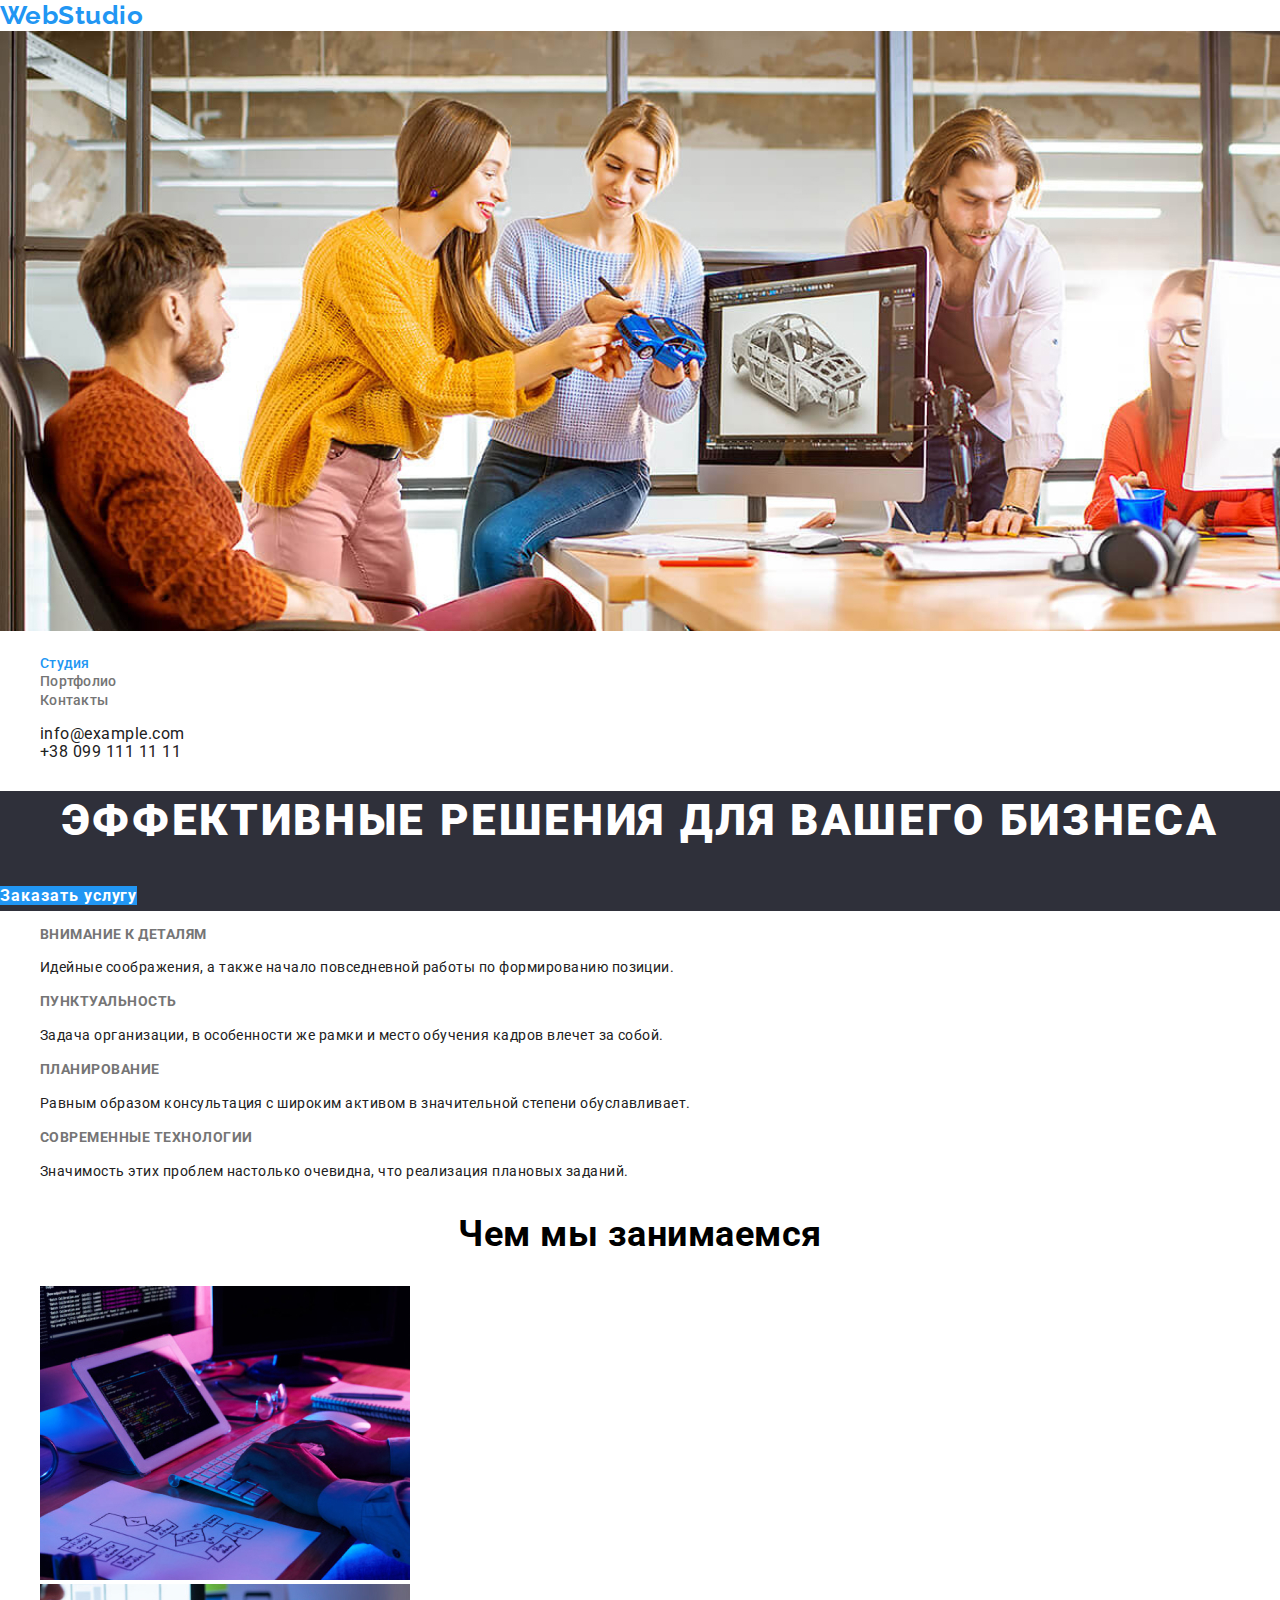
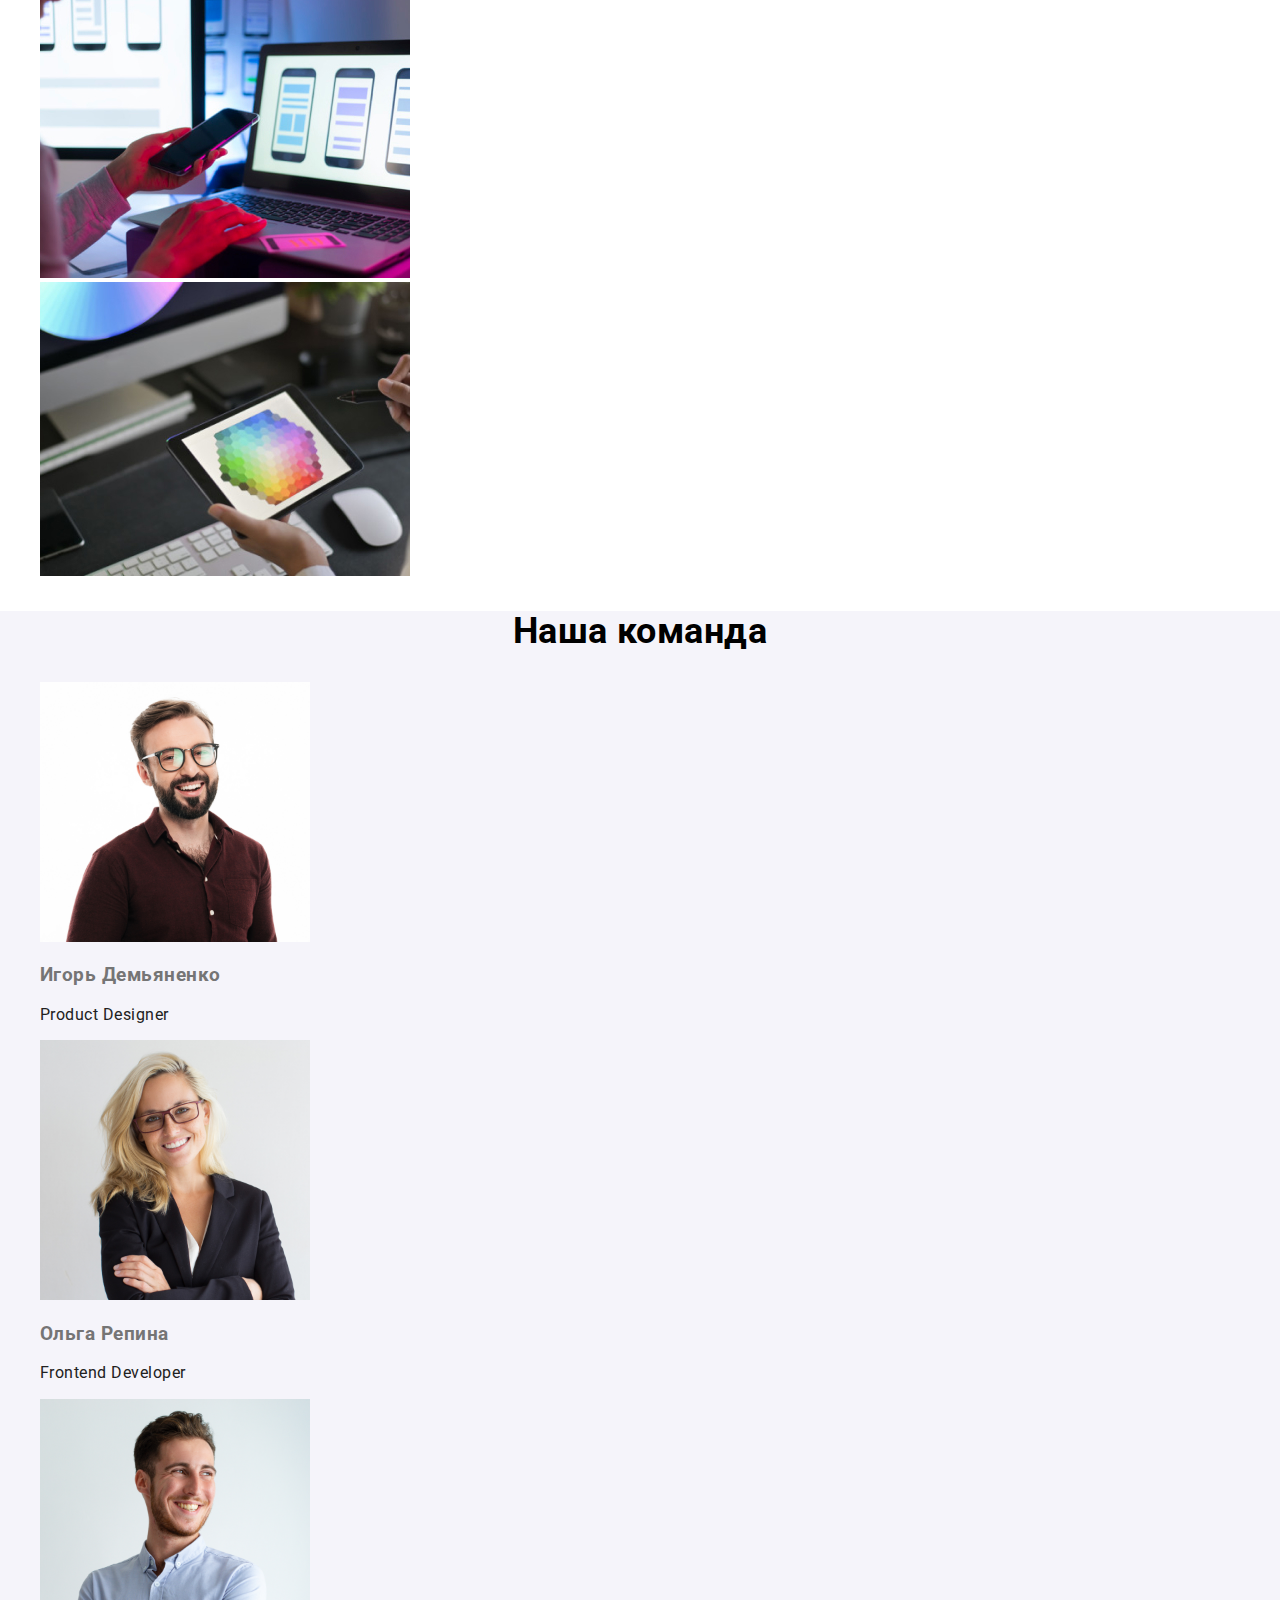
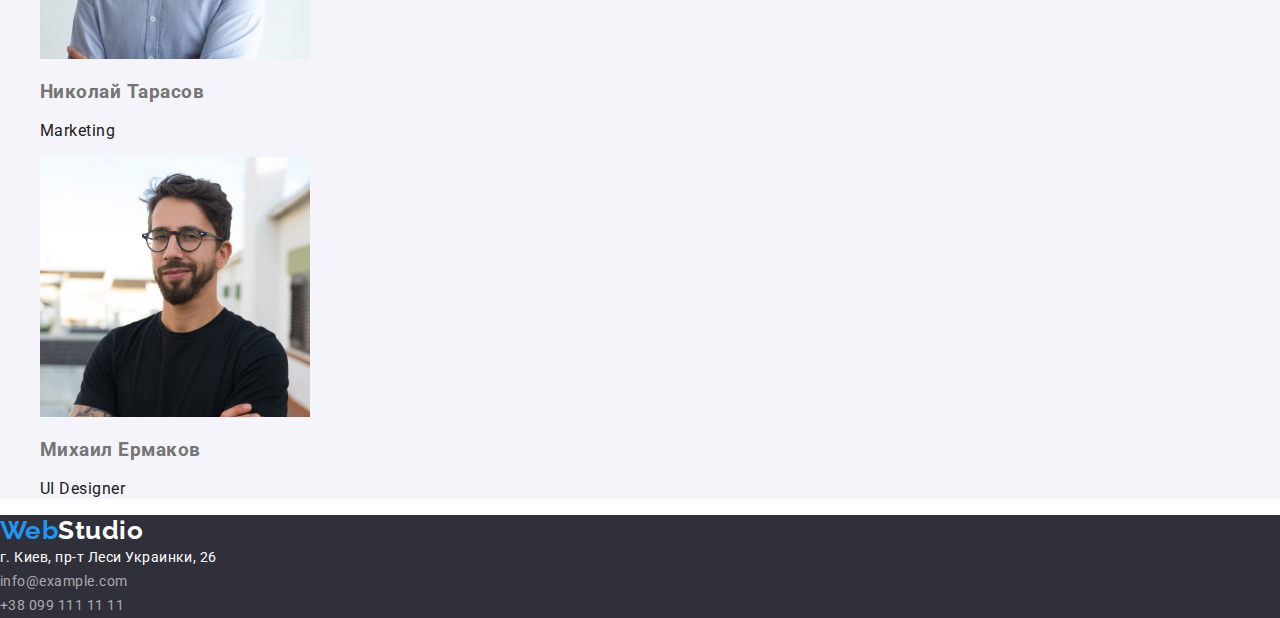
==== commit df98a0aa: "cloned 2" ====
--- a/index.html
+++ b/index.html
@@ -81,7 +81,7 @@
       </section>
       <section class="gallery">
         <!--галерея-->
-        <h2>Чем мы занимаемся</h2>
+        <h2 class="team">Чем мы занимаемся</h2>
         <ul class="work list">
           <li>
             <a href="">
@@ -114,7 +114,7 @@
       </section>
       <!--команда-->
       <section class="team-section">
-        <h2>Наша команда</h2>
+        <h2 class="team">Наша команда</h2>
         <ul class="people list">
           <li>
             <img
--- a/css/styles.css
+++ b/css/styles.css
@@ -15,6 +15,10 @@
   letter-spacing: 0.03em;
 }
 
+ul {
+  list-style: none; 
+}
+
 li {
   list-style: none;
 }
@@ -154,6 +158,11 @@
 }
 
 /* footer */
+
+.team {
+  color: var(--black-color); 
+}
+
 .logo > span {
   color: var(--accent-color);
 }
@@ -163,6 +172,7 @@
 
 /*Adress*/
 .address {
+  font-style: normal;
   color: var(--white-color);
   font-size: 14px;
   line-height: 1.71;
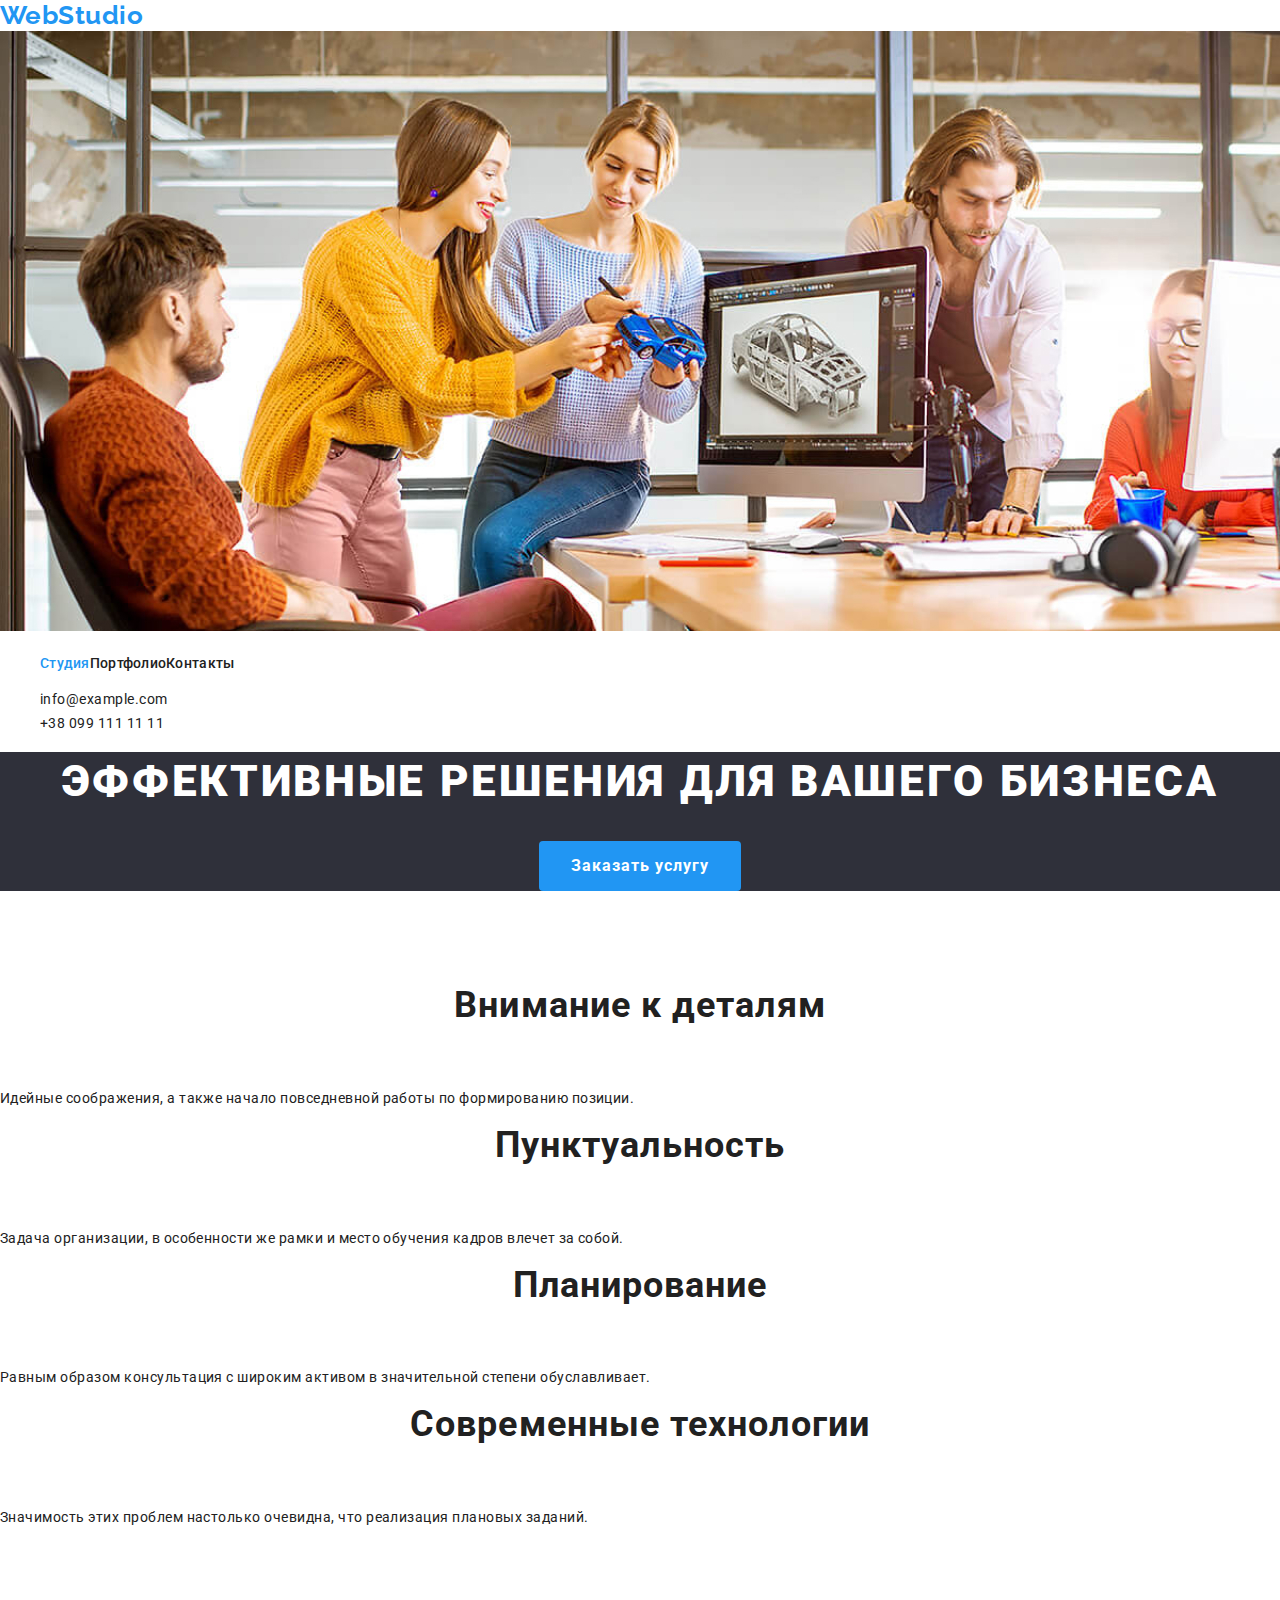
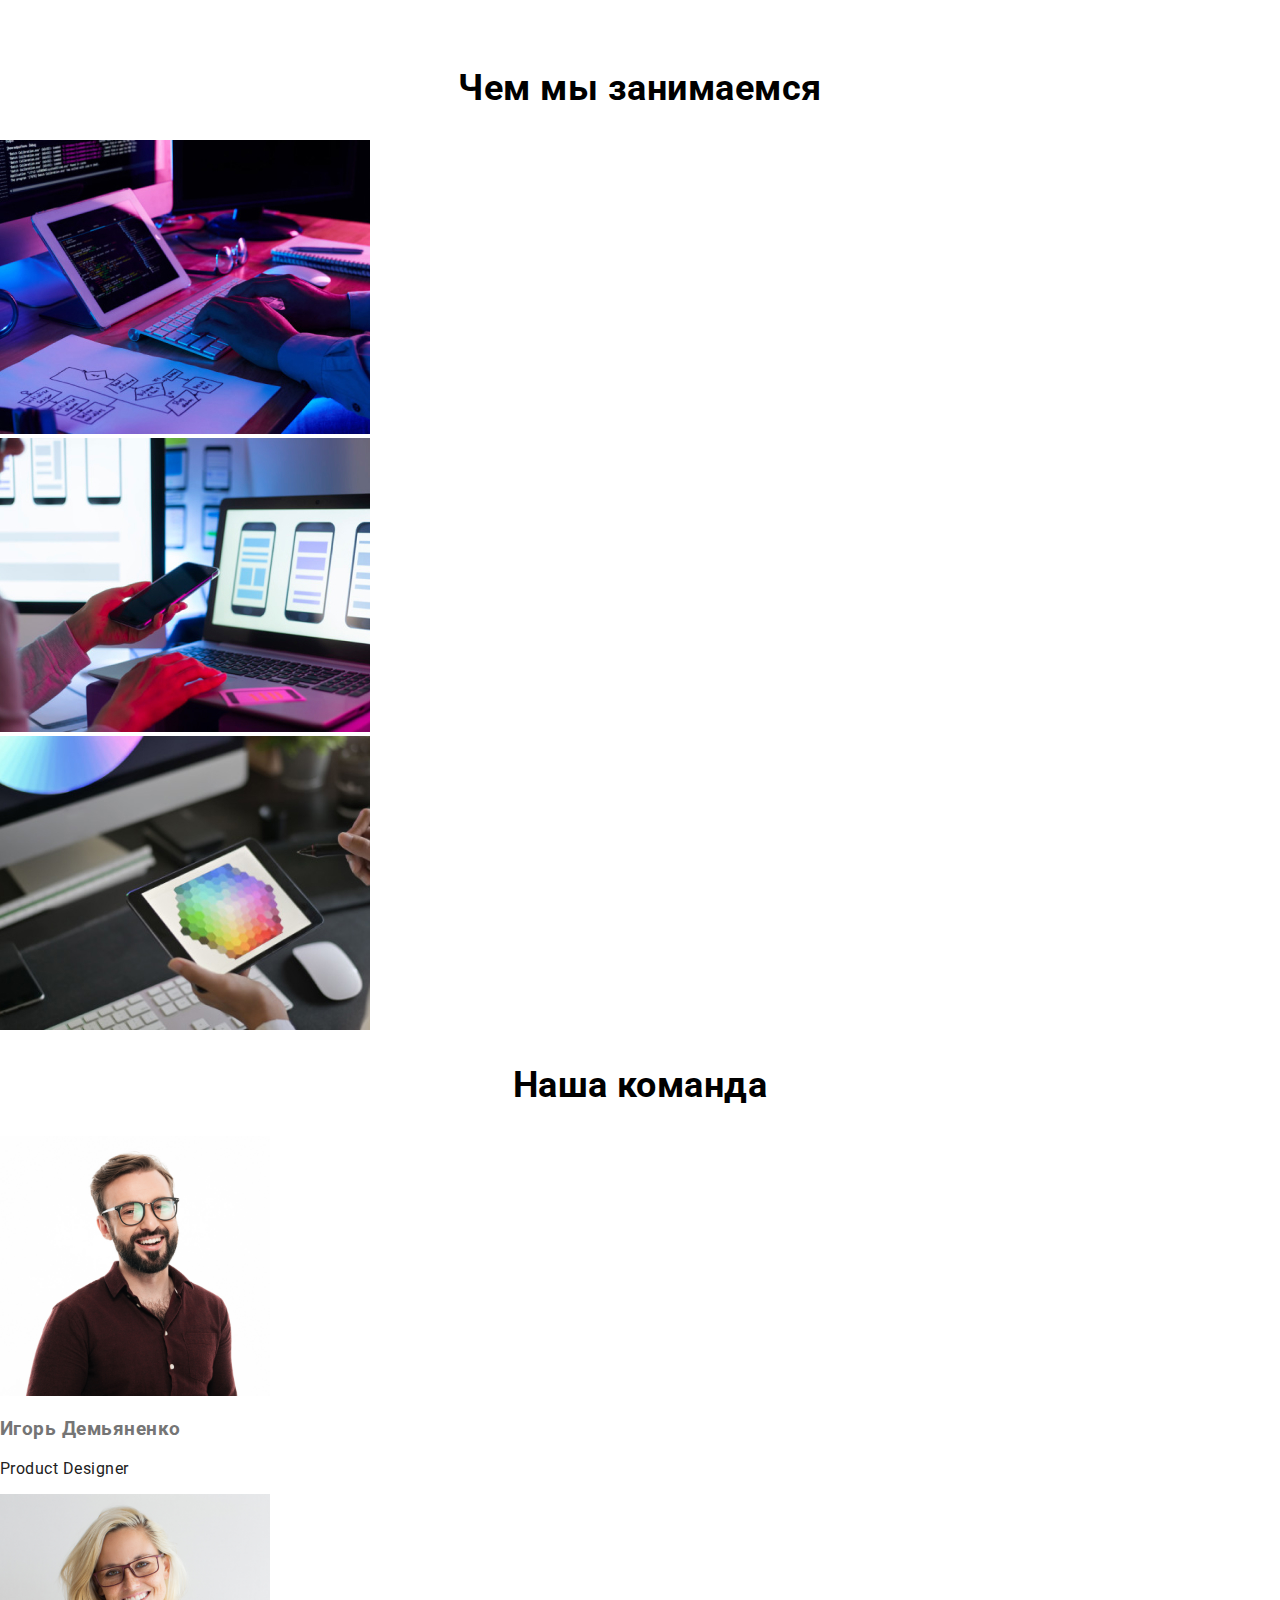
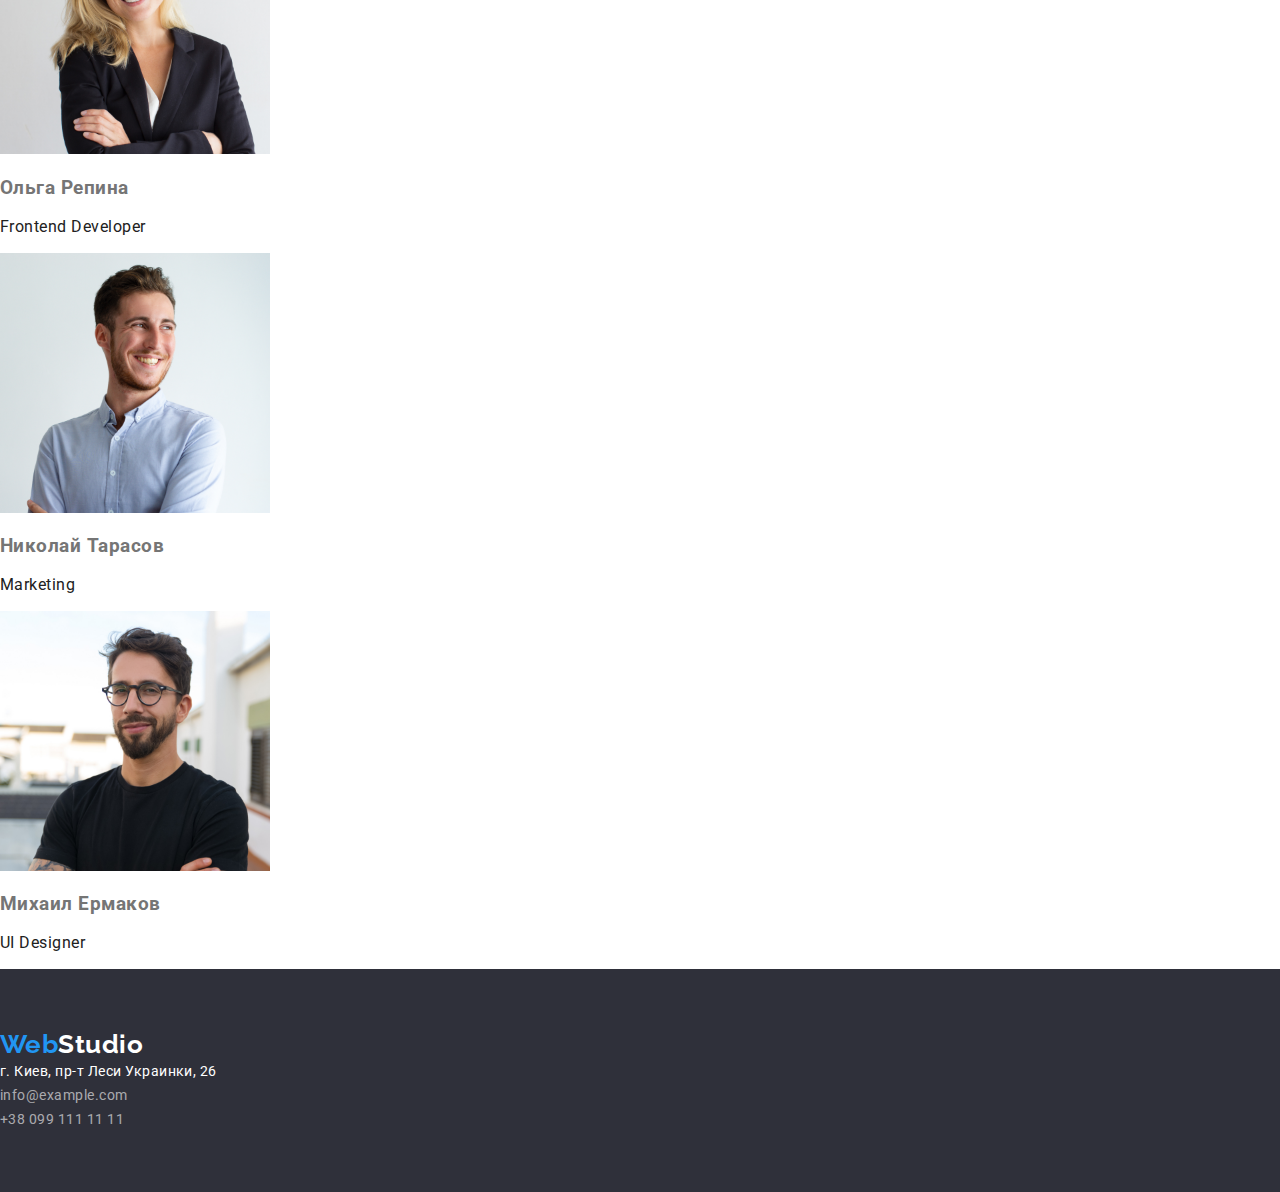
==== commit 423c64f3: "Обьединение файлов стилей" ====
--- a/index.html
+++ b/index.html
@@ -4,7 +4,7 @@
   <head>
     <meta charset="utf-8" />
     <meta name="viewport" content="width=device-width, initial-scale=1.0" />
-    <title>Портфолио</title>
+    <title>Web Studio</title>
     <!--Нормалайзер-->
     <link
       rel="stylesheet"
@@ -20,7 +20,7 @@
   </head>
   <body>
     <!--Шапка-->
-    <header class="page-header">
+    <header class="studio-header">
       <nav>
         <a href="index.html" class="logo">
           <span>Web</span>Studio
--- a/css/styles.css
+++ b/css/styles.css
@@ -6,6 +6,16 @@
   --black-color: #000000;
   --secondary-background-color: #f5f4fa;
   --footer-color: #2f303a;
+  --accent-background-color: #2196f3;
+}
+
+.page {
+  color: var(--primary-text-color);
+  background-color: var(--white-color);
+
+  font-family: Roboto, sans-serif;
+  font-weight: 400;
+  letter-spacing: 0.03em;
 }
 
 body {
@@ -15,16 +25,50 @@
   letter-spacing: 0.03em;
 }
 
+.list {
+  padding: 0;
+  margin: 0;
+  list-style: none;
+}
+
 ul {
-  list-style: none; 
+  list-style: none;
 }
 
 li {
   list-style: none;
-}
-
+  list-style-type: none;
+}
+/* Убираем маркеры */
 a {
   text-decoration: none;
+}
+
+/* Header */
+.header {
+  padding-top: 25px;
+  padding-bottom: 25px;
+  outline: 1px solid tomato;
+}
+
+.header > .container {
+  display: flex;
+  justify-content: flex-end;
+
+  align-items: center;
+}
+
+.header-item {
+  margin-right: 50px;
+}
+
+.header-item:not(:last-child) {
+  margin-right: 50px;
+}
+
+.site-nav {
+  display: flex;
+  margin-right: auto;
 }
 
 /* лого */
@@ -45,6 +89,7 @@
   font-weight: 700;
   font-size: 26px;
   line-height: 1.19;
+  margin-right: 30px;
 }
 .logo:hover,
 .logo:focus {
@@ -58,22 +103,60 @@
 }
 
 .site-nav .link {
-  color: var(---primary-text-color);
+  color: var(--title-text-color);
   font-weight: 500;
   font-size: 14px;
   line-height: 1.14;
   letter-spacing: 0.02em;
 }
 
+.header-contacts .link {
+  font-size: 14px;
+  line-height: 1.14;
+  letter-spacing: 0.02em;
+  font-weight: 500;
+  color: var(--accent-color);
+}
+
 .site-nav .link:hover,
-.site-nav .link:focus {
-  color: var(--accent-color);
-}
+.header-contacts .link:hover,
+.site-nav .link:focus,
+.header-contacts .link:focus,
+.address-item.link:hover,
+.address-item.link:focus {
+  color: var(--accent-color);
+}
+
 .site-nav .link.current {
   color: var(--accent-color);
+  font-weight: 500;
+  font-size: 14px;
+  line-height: 1.14;
+  letter-spacing: 0.02em;
 }
 
 /*адрес*/
+
+.link {
+  font-style: normal;
+  color: var(--white-color);
+  font-size: 14px;
+  line-height: 1.71;
+}
+
+.address-item {
+  font-style: normal;
+  font-size: 14px;
+  line-height: 1.71;
+  letter-spacing: 0.03em;
+  color: var(--white-color);
+}
+
+.address-item.link {
+  font-style: normal;
+  color: var(--primary-text-color);
+}
+
 .auth-nav .link {
   color: var(--title-text-color);
 }
@@ -85,11 +168,18 @@
 /* hero */
 
 .hero {
+  text-align: center;
+
+  margin-top: 0;
+  margin-bottom: 0;
   background-color: var(--footer-color);
 }
 .hero-title {
-  color: var(--white-color);
-
+  margin-top: 0;
+  margin-bottom: 30;
+  color: var(--white-color);
+  font-family: Roboto, sans-serif;
+  font-style: normal;
   font-weight: 900;
   font-size: 44px;
   line-height: 1.36;
@@ -100,24 +190,45 @@
 
 /* button*/
 .button {
+  display: inline-block;
+  border-radius: 4px;
+  padding: 10px 32px;
+
   color: var(--white-color);
   background-color: var(--accent-color);
   border-color: var(--accent-color);
 
-  font-weight: bold;
+  font-family: inherit;
+  font-weight: 700;
   font-size: 16px;
   line-height: 1.87;
-  align-items: center;
   letter-spacing: 0.06em;
+
+  text-decoration: none;
+  text-align: center;
 }
 
 /* section*/
 
+.section {
+  padding-top: 94px;
+  padding-bottom: 94px;
+}
+
+.no-padding {
+  padding-top: 0;
+  padding-bottom: 94px;
+}
+/* h2 */
 .section-title {
-  font-weight: bold;
-  font-size: 14px;
-  line-height: 1.14;
-  text-transform: uppercase;
+  color: var(--title-text-color);
+  margin-top: 0;
+  margin-bottom: 60px;
+  font-weight: 700;
+  font-size: 36px;
+  line-height: 1.16;
+  text-align: center;
+  letter-spacing: 0.03em;
 }
 
 .section .section-text {
@@ -134,9 +245,10 @@
 }
 
 /*Command*/
-.team-section {
+.section.team {
   background-color: var(--secondary-background-color);
 }
+
 .team-section h2 {
   font-weight: bold;
   font-size: 36px;
@@ -160,7 +272,19 @@
 /* footer */
 
 .team {
-  color: var(--black-color); 
+  color: var(--black-color);
+}
+
+.team .title {
+  margin-top: 0;
+  margin-bottom: 10px;
+
+  color: var(--title-text-color);
+
+  font-weight: 500;
+  font-size: 16px;
+  line-height: 1.18;
+  letter-spacing: 0.03em;
 }
 
 .logo > span {
@@ -187,10 +311,43 @@
 
 footer {
   background-color: var(--footer-color);
-}
+  padding-top: 60px;
+  padding-bottom: 60px;
+}
+
 .pictures {
   color: var(--primary-text-color);
 }
+
+/* Filter*/
+.filter {
+  margin-bottom: 50px;
+}
+
+.filter-item {
+  background-color: var(--secondary-background-color);
+  color: var(--title-text-color);
+  border-style: none;
+  border-color: none;
+  outline: none;
+  border-image: none;
+
+  font-family: inherit;
+  font-weight: 500;
+  font-size: 16px;
+  line-height: 1.62;
+  text-align: center;
+  letter-spacing: 0.03em;
+}
+
+.filter-item:hover,
+.filter-item:focus,
+.filter-item:active {
+  background-color: var(--accent-color);
+  border: none;
+  outline: none;
+}
+
 .filter-button {
   color: var(--primary-text-color);
   background-color: var(--secondary-background-color);
@@ -208,3 +365,46 @@
 button {
   font-family: inherit;
 }
+
+* Features */ .features .title {
+  /* h3 */
+  margin-top: 0;
+  margin-bottom: 10px;
+
+  color: var(--title-text-color);
+
+  font-weight: 700;
+  font-size: 14px;
+  line-height: 1.14;
+  letter-spacing: 0.03em;
+  text-transform: uppercase;
+}
+
+.features .text {
+  margin-top: 0;
+  margin-bottom: 0;
+  font-size: 14px;
+  line-height: 1.71;
+  letter-spacing: 0.03em;
+}
+
+/* Portfolio */
+.portfolio-link {
+  text-decoration: none;
+}
+
+.portfolio-title {
+  color: var(--title-text-color);
+  font-weight: 700;
+  font-size: 18px;
+  line-height: 2;
+  letter-spacing: 0.06em;
+}
+
+.portfolio-text {
+  color: var(--primary-text-color);
+  font-weight: normal;
+  font-size: 16px;
+  line-height: 1.87;
+  letter-spacing: 0.03em;
+}
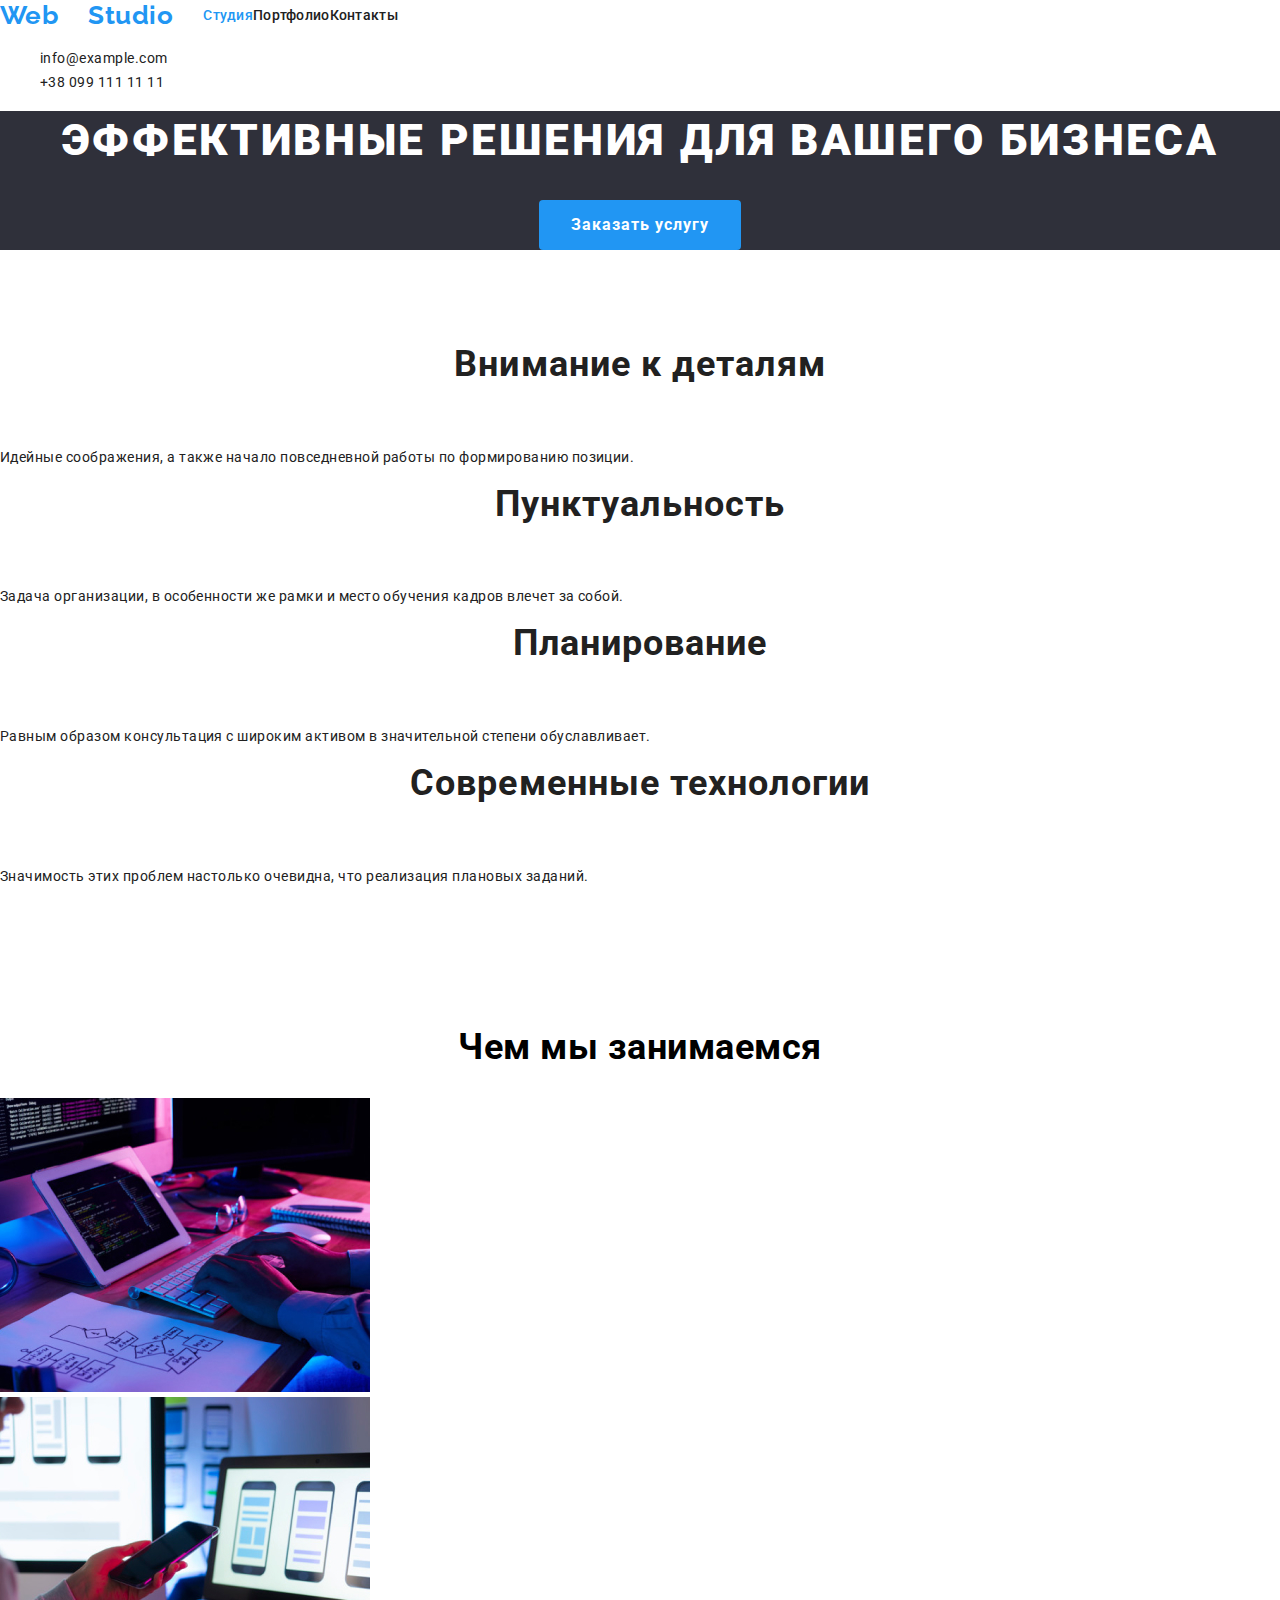
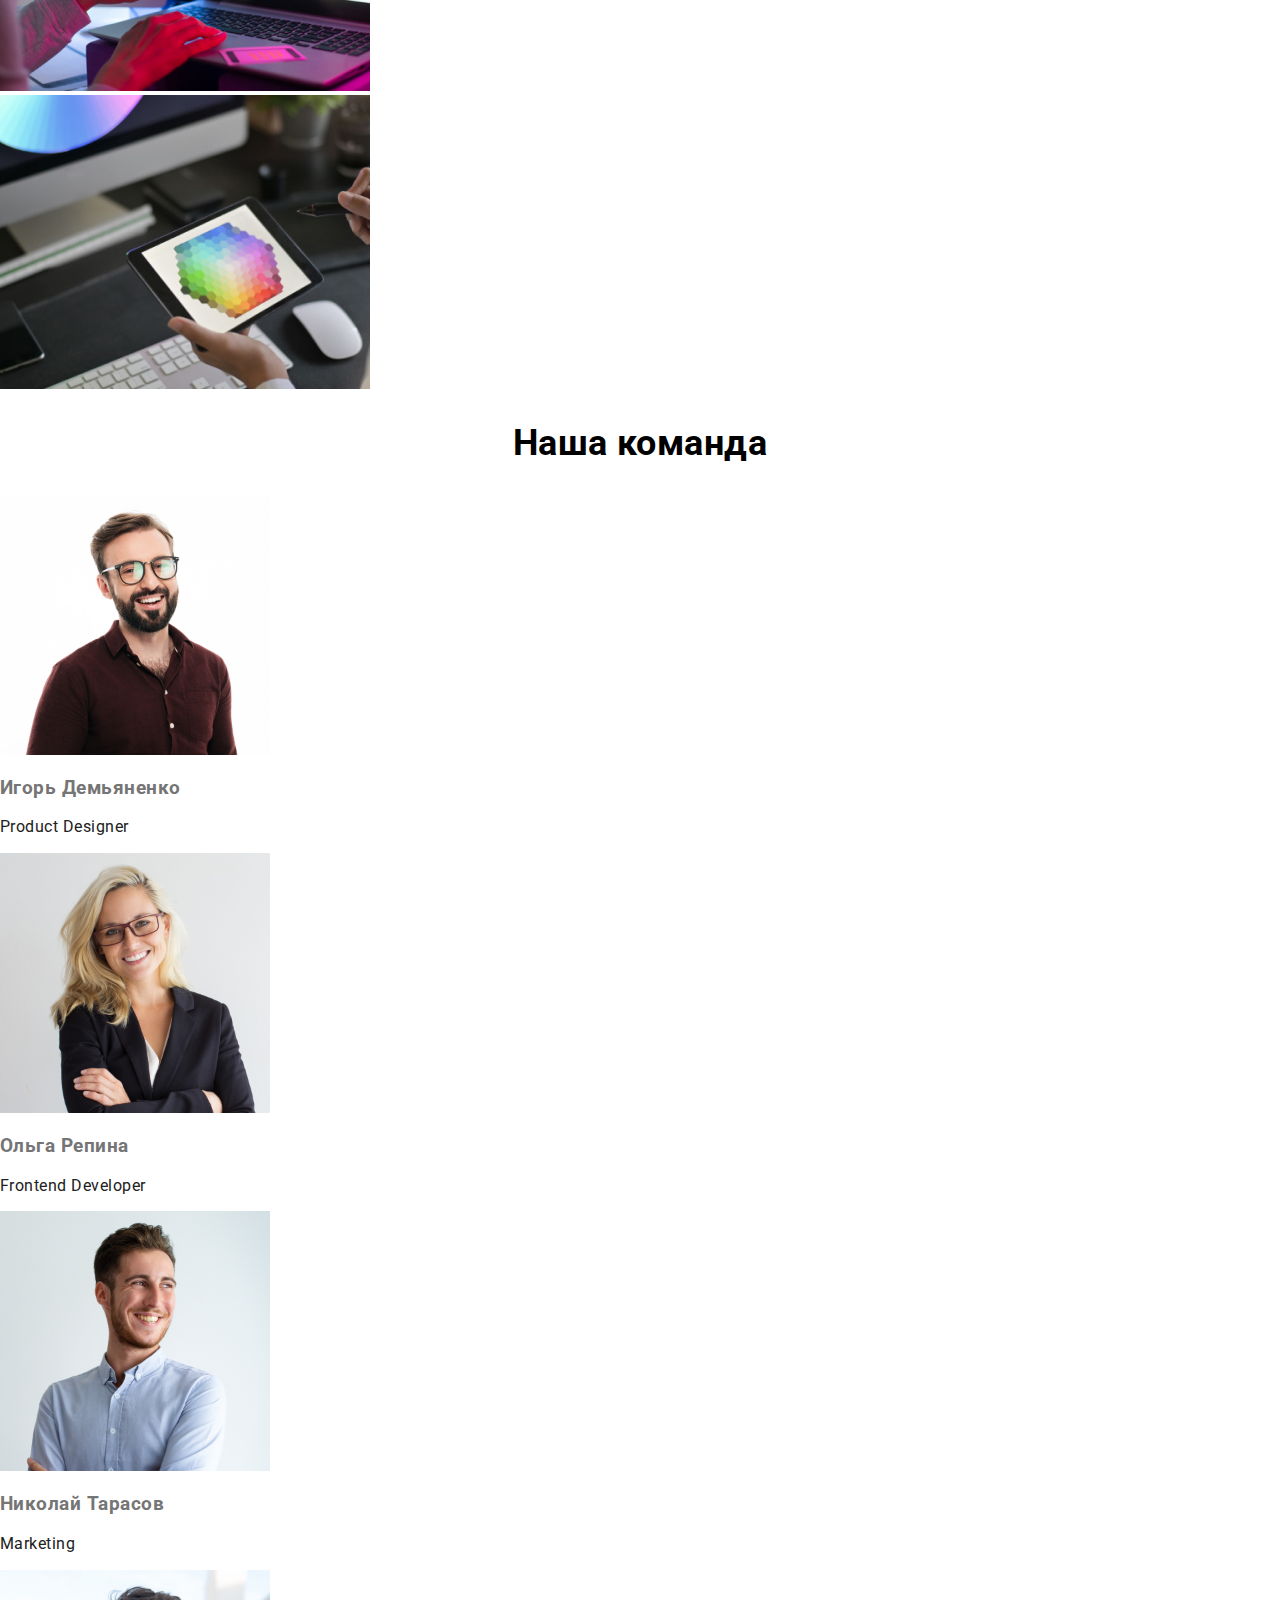
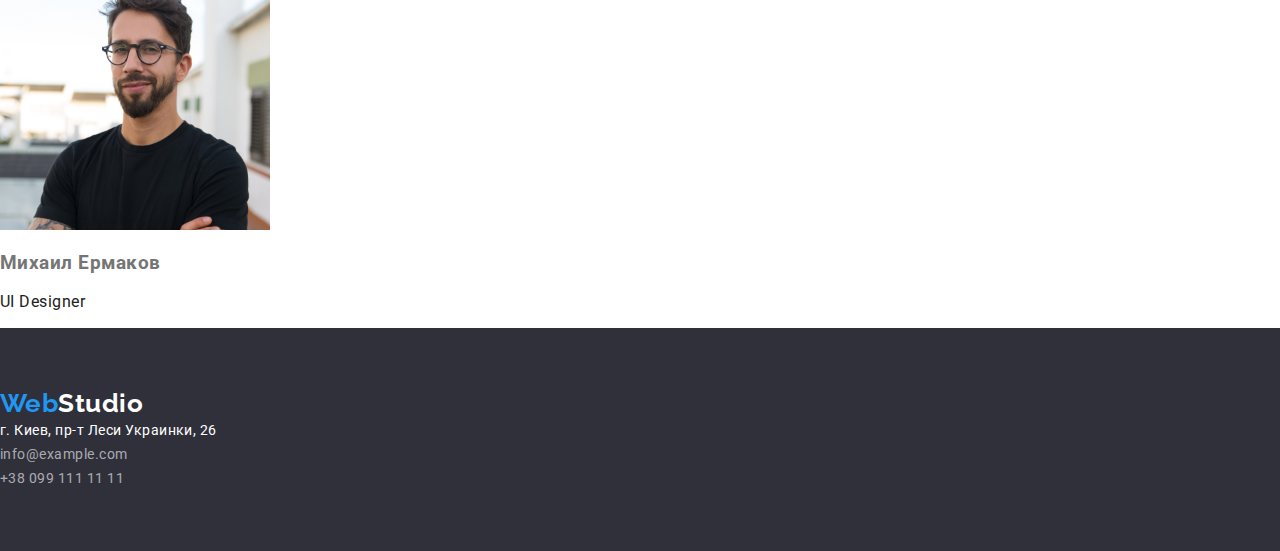
==== commit 10799705: "Подключаем Флекс" ====
--- a/index.html
+++ b/index.html
@@ -20,16 +20,16 @@
   </head>
   <body>
     <!--Шапка-->
-    <header class="studio-header">
-      <nav>
-        <a href="index.html" class="logo">
-          <span>Web</span>Studio
-          <img src="images/header-1.jpg" alt="Фото-Студия" />
+    <header class="page-header">
+      <div class="container flexbox"></div>
+      <nav class="nav flex">
+        <a href="index.html" class="logo flex">
+          <span class="logo web">Web</span><span class="logo-header-studio">Studio</span>
         </a>
-        <ul class="site-nav">
-          <li><a href="./index.html" class="link current">Студия</a></li>
-          <li><a href="./portfolio.html" class="link">Портфолио</a></li>
-          <li><a href="" class="link">Контакты</a></li>
+        <ul class="site-nav list flex">
+          <li class="item nav"><a href="./index.html" class="link current">Студия</a></li>
+          <li class="item nav"><a href="./portfolio.html" class="link">Портфолио</a></li>
+          <li class="item nav"><a href="" class="link">Контакты</a></li>
         </ul>
       </nav>
       <ul class="auth-nav">
@@ -38,6 +38,7 @@
         </li>
         <li><a href="tel:+380991111111" class="link">+38 099 111 11 11</a></li>
       </ul>
+      </div>
     </header>
     <main>
       <!--Герой-->
--- a/css/styles.css
+++ b/css/styles.css
@@ -7,6 +7,7 @@
   --secondary-background-color: #f5f4fa;
   --footer-color: #2f303a;
   --accent-background-color: #2196f3;
+  --border: #eeeeee;
 }
 
 .page {
@@ -49,6 +50,36 @@
   padding-top: 25px;
   padding-bottom: 25px;
   outline: 1px solid tomato;
+}
+
+.container-opisanie {
+  padding: 20px 24px;
+}
+
+.container {
+  width: 1200px;
+  margin-left: auto;
+  margin-right: auto;
+  padding-left: 15px;
+  padding-right: 15px;
+}
+
+.flex {
+  display: flex;
+}
+
+.header-contact .item-nav:not(:first-child) {
+  margin-left: 50px;
+}
+
+.flexbox {
+  display: flex;
+  justify-content: flex-end;
+}
+
+.nav.flex {
+  margin-right: auto;
+  align-items: center;
 }
 
 .header > .container {
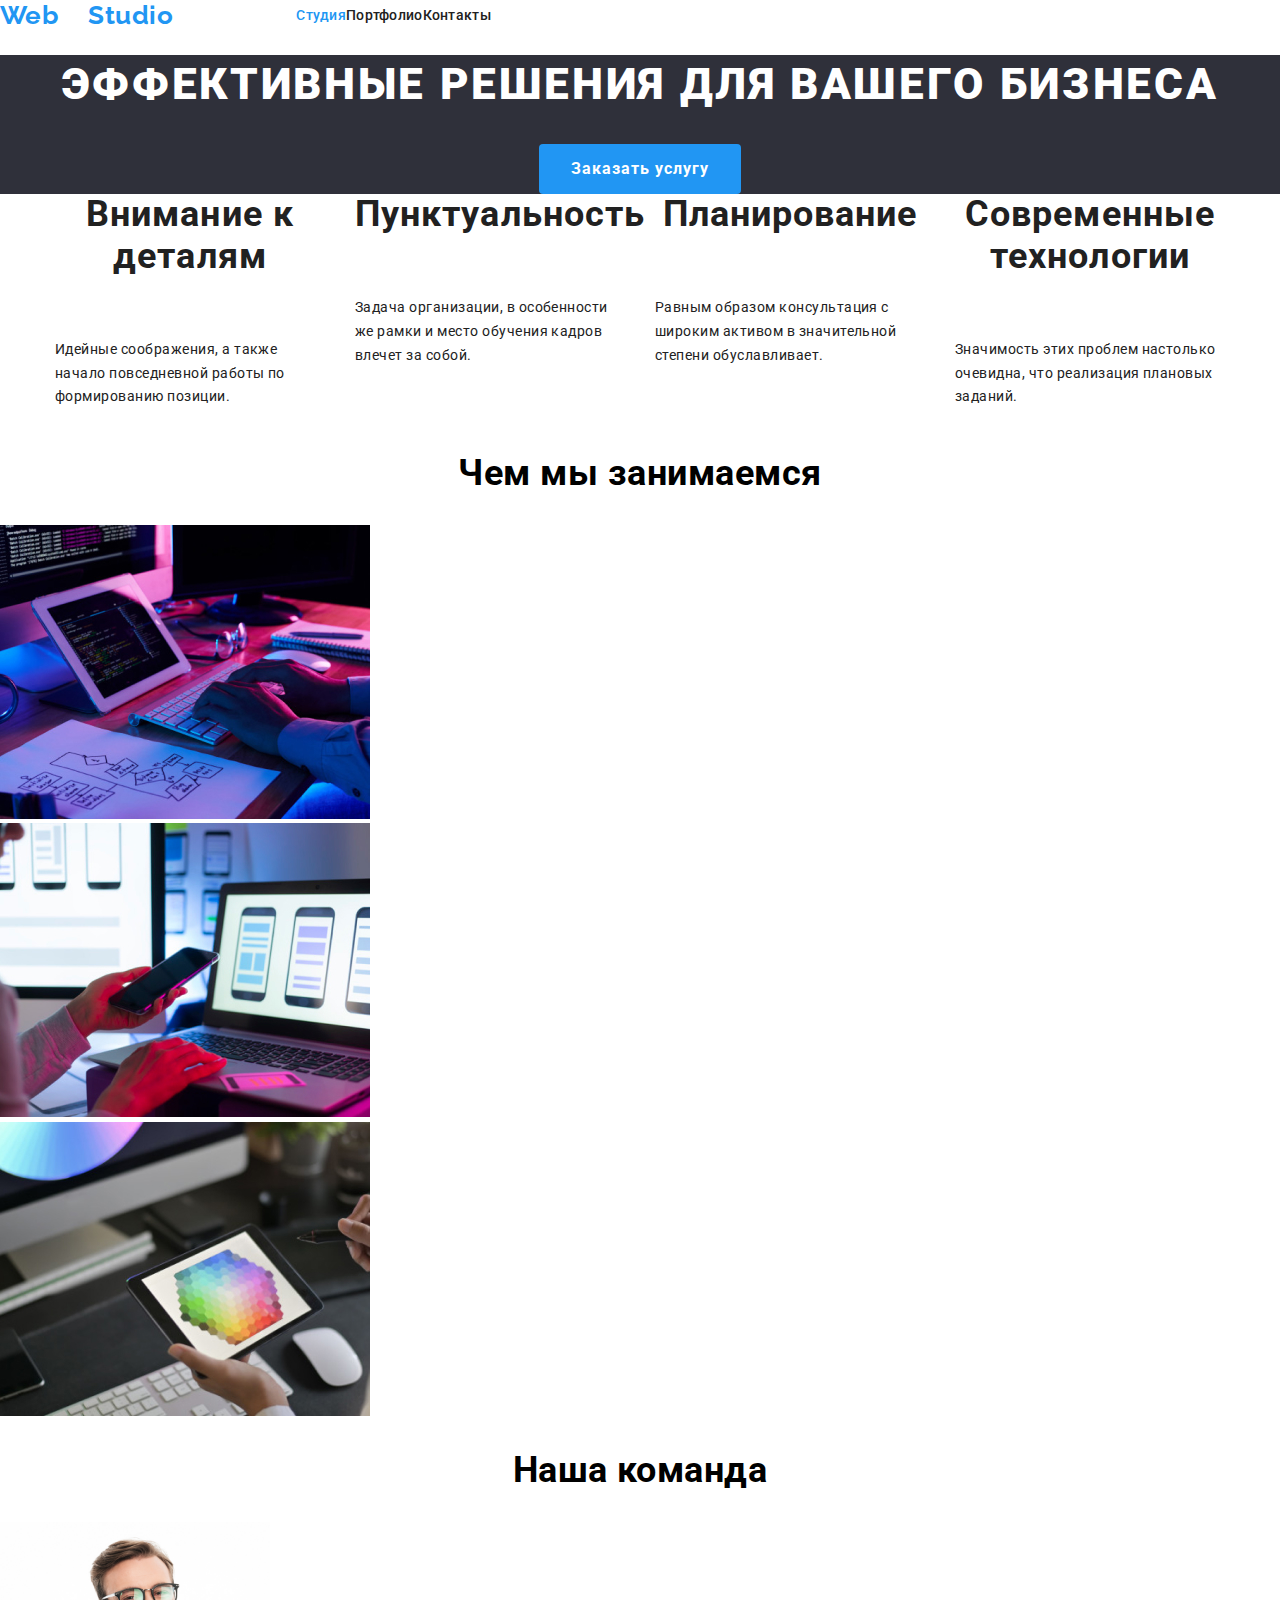
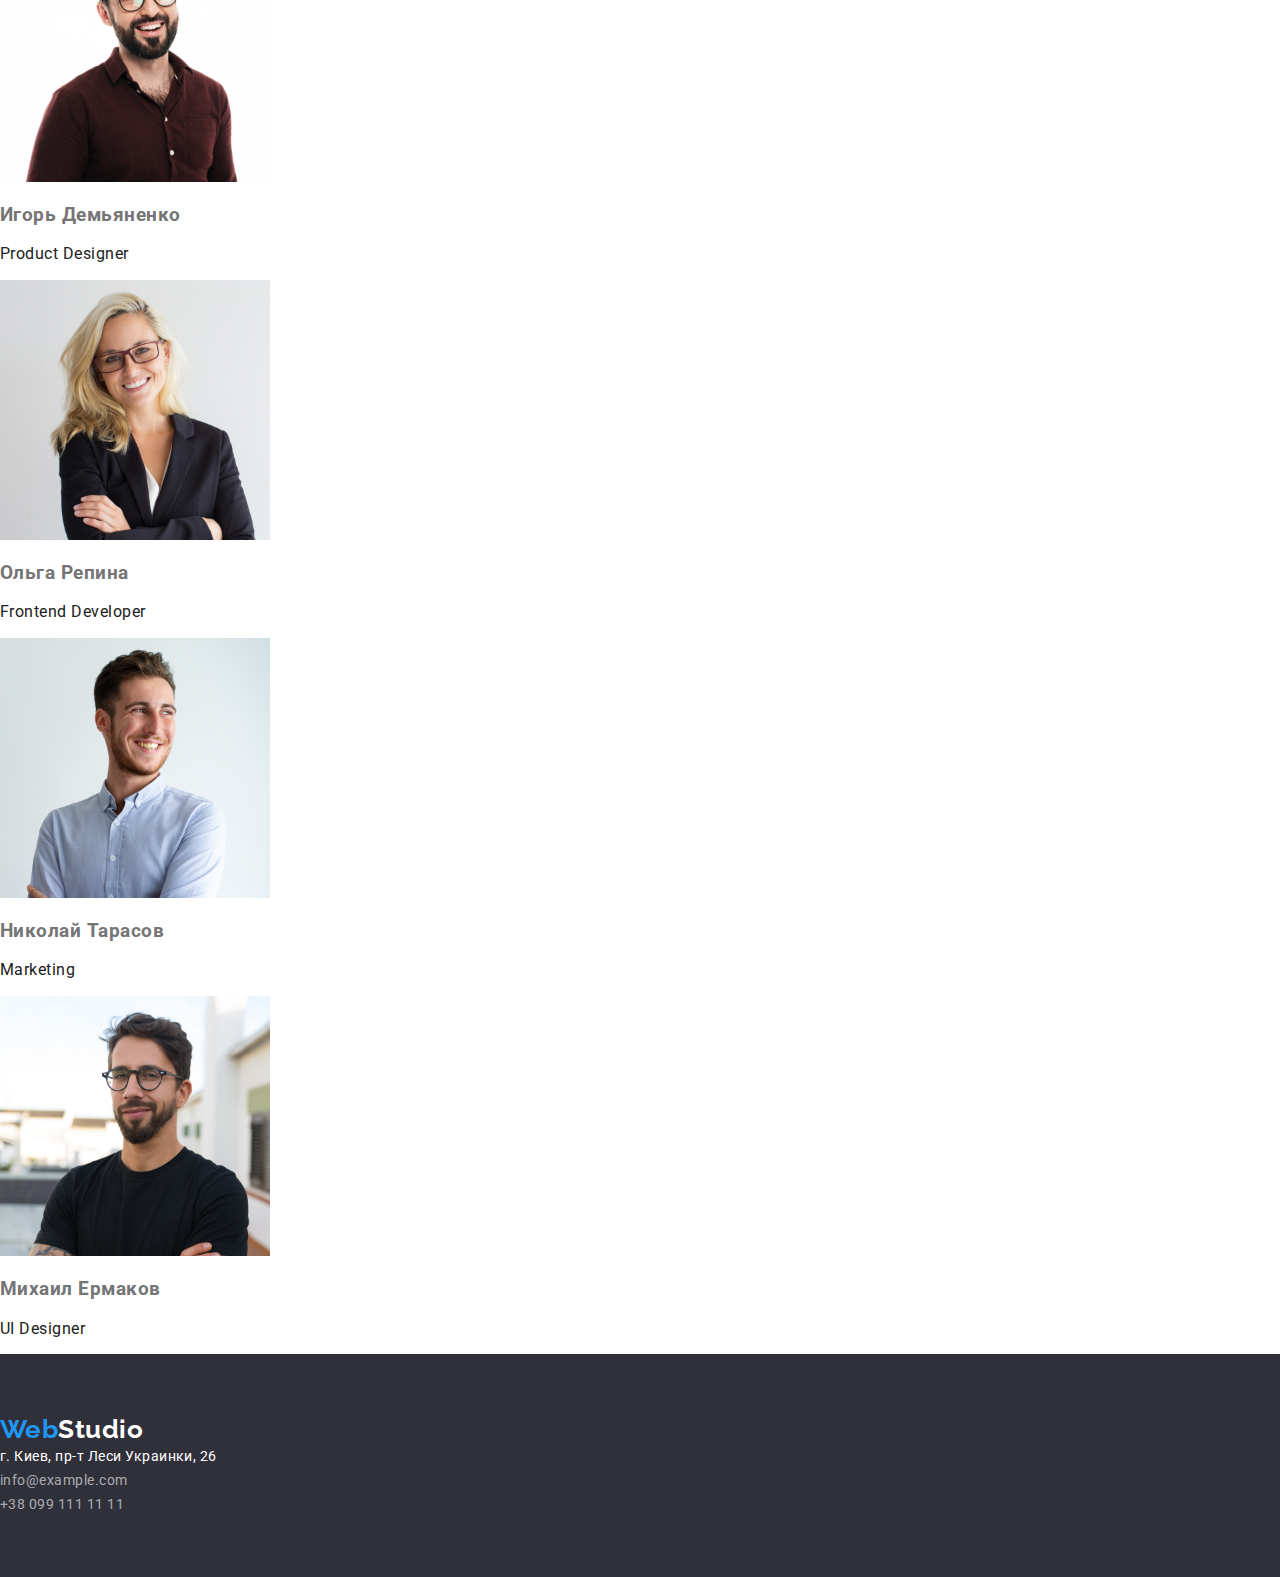
==== commit 7f0c4b30: "Flex, containet, box" ====
--- a/index.html
+++ b/index.html
@@ -32,46 +32,49 @@
           <li class="item nav"><a href="" class="link">Контакты</a></li>
         </ul>
       </nav>
-      <ul class="auth-nav">
-        <li>
+      <ul class="header-contact list flex">
+        <li class="item-nav">
           <a href="mailto:info@example.com" class="link">info@example.com</a>
         </li>
-        <li><a href="tel:+380991111111" class="link">+38 099 111 11 11</a></li>
+        <li class="item-nav"><a href="tel:+380991111111" class="link">+38 099 111 11 11</a></li>
       </ul>
       </div>
     </header>
     <main>
       <!--Герой-->
-
-      <section class="hero">
+      <section class="section-hero">
+        <div class="hero">
         <h1 class="hero-title">Эффективные решения для вашего бизнеса</h1>
         <a href="" class="button">Заказать услугу</a>
+      </div>
       </section>
       <!-- преимущества-->
-      <section class="section">
-        <ul class="list">
-          <li>
+      <section class="section our-approach">
+        <div class="container flex">
+          <h2 class="hide">Наш подход</h2>
+        <ul class="our-approach list flex">
+          <li class="item-approach">
             <h3 class="section-title">Внимание к деталям</h3>
             <p class="section-text">
               Идейные соображения, а также начало повседневной работы по
               формированию позиции.
             </p>
           </li>
-          <li>
+          <li  class="item-approach">
             <h3 class="section-title">Пунктуальность</h3>
             <p class="section-text">
               Задача организации, в особенности же рамки и место обучения кадров
               влечет за собой.
             </p>
           </li>
-          <li>
+          <li  class="item-approach">
             <h3 class="section-title">Планирование</h3>
             <p class="section-text">
               Равным образом консультация с широким активом в значительной
               степени обуславливает.
             </p>
           </li>
-          <li>
+          <li  class="item-approach">
             <h3 class="section-title">Современные технологии</h3>
             <p class="section-text">
               Значимость этих проблем настолько очевидна, что реализация
@@ -79,6 +82,7 @@
             </p>
           </li>
         </ul>
+      </div>
       </section>
       <section class="gallery">
         <!--галерея-->
--- a/css/styles.css
+++ b/css/styles.css
@@ -10,13 +10,13 @@
   --border: #eeeeee;
 }
 
-.page {
-  color: var(--primary-text-color);
-  background-color: var(--white-color);
-
-  font-family: Roboto, sans-serif;
-  font-weight: 400;
-  letter-spacing: 0.03em;
+html {
+  box-sizing: border-box;
+}
+*,
+*::before,
+*::after {
+  box-sizing: border-box;
 }
 
 body {
@@ -26,12 +26,53 @@
   letter-spacing: 0.03em;
 }
 
+/* Header */
+
+.logo {
+  color: var(--black-color);
+  font-family: "Raleway", sans-serif;
+  font-style: normal;
+  font-weight: 700;
+  font-size: 26px;
+  line-height: 1.19;
+  margin-right: 30px;
+}
+.logo-web {
+  color: var(--accent-color);
+}
+.logo-header-studio {
+  color: var(--black-color);
+}
+.logo-footer-studio {
+  color: var(--white-color);
+}
+.hide {
+  display: none;
+  position: absolute;
+  width: 1px;
+  height: 1px;
+  margin: -1px;
+  border: 0px;
+  padding: 0;
+  clip: rect(0 0 0 0);
+  overflow: hidden;
+}
+
 .list {
   padding: 0;
   margin: 0;
   list-style: none;
 }
 
+.page {
+  color: var(--primary-text-color);
+  background-color: var(--white-color);
+
+  font-family: Roboto, sans-serif;
+  font-weight: 400;
+  letter-spacing: 0.03em;
+}
+
 ul {
   list-style: none;
 }
@@ -45,7 +86,6 @@
   text-decoration: none;
 }
 
-/* Header */
 .header {
   padding-top: 25px;
   padding-bottom: 25px;
@@ -67,25 +107,29 @@
 .flex {
   display: flex;
 }
-
 .header-contact .item-nav:not(:first-child) {
   margin-left: 50px;
 }
-
 .flexbox {
   display: flex;
   justify-content: flex-end;
 }
-
 .nav.flex {
   margin-right: auto;
   align-items: center;
 }
+.section {
+  padding-top: 94px;
+  padding-bottom: 94px;
+}
+.box-footer {
+  padding-top: 60px;
+  padding-bottom: 60px;
+}
 
 .header > .container {
   display: flex;
   justify-content: flex-end;
-
   align-items: center;
 }
 
@@ -113,15 +157,6 @@
   line-height: 1.19;
 }
 
-.logo {
-  color: var(--black-color);
-  font-family: "Raleway", sans-serif;
-  font-style: normal;
-  font-weight: 700;
-  font-size: 26px;
-  line-height: 1.19;
-  margin-right: 30px;
-}
 .logo:hover,
 .logo:focus {
   color: var(--accent-color);
@@ -188,19 +223,21 @@
   color: var(--primary-text-color);
 }
 
-.auth-nav .link {
-  color: var(--title-text-color);
-}
-.auth-nav .link:hover,
-.auth-nav .link:focus {
-  color: var(---accent-color);
+.site-nav {
+  color: var(--black-color);
+  margin: 0;
+  padding-left: 0;
+  align-items: center;
+  margin-left: 93px;
+}
+.site-nav .item-nav:not(:last-child) {
+  margin-right: 50px;
 }
 
 /* hero */
 
 .hero {
   text-align: center;
-
   margin-top: 0;
   margin-bottom: 0;
   background-color: var(--footer-color);
@@ -217,6 +254,56 @@
   text-align: center;
   text-transform: uppercase;
   letter-spacing: 0.06em;
+}
+.section-hero .link {
+  display: block;
+  margin-right: auto;
+  margin-left: auto;
+  color: var(--white);
+  background: var(--accent);
+  font-style: normal;
+  font-weight: 700;
+  font-size: 16px;
+  line-height: 1.87;
+
+  width: 200px;
+  border-radius: 4px;
+  padding: 10px 32px;
+}
+
+.section-title {
+  color: var(--black);
+  font-style: normal;
+  font-weight: 700;
+  font-size: 36px;
+  line-height: 1.17;
+  letter-spacing: 0.03em;
+
+  margin: 0;
+  margin-bottom: 50px;
+  text-align: center;
+}
+
+.our-approach {
+  margin: 0;
+  padding: 0;
+}
+
+.item-approach {
+  width: 270px;
+}
+
+.our-approach .item-approach:not(:first-child) {
+  margin-left: 30px;
+}
+
+.our-approach-text {
+  font-style: normal;
+  font-weight: 400;
+  font-size: 14px;
+  line-height: 24px;
+  letter-spacing: 0.03em;
+  margin: 0;
 }
 
 /* button*/
@@ -240,11 +327,6 @@
 }
 
 /* section*/
-
-.section {
-  padding-top: 94px;
-  padding-bottom: 94px;
-}
 
 .no-padding {
   padding-top: 0;
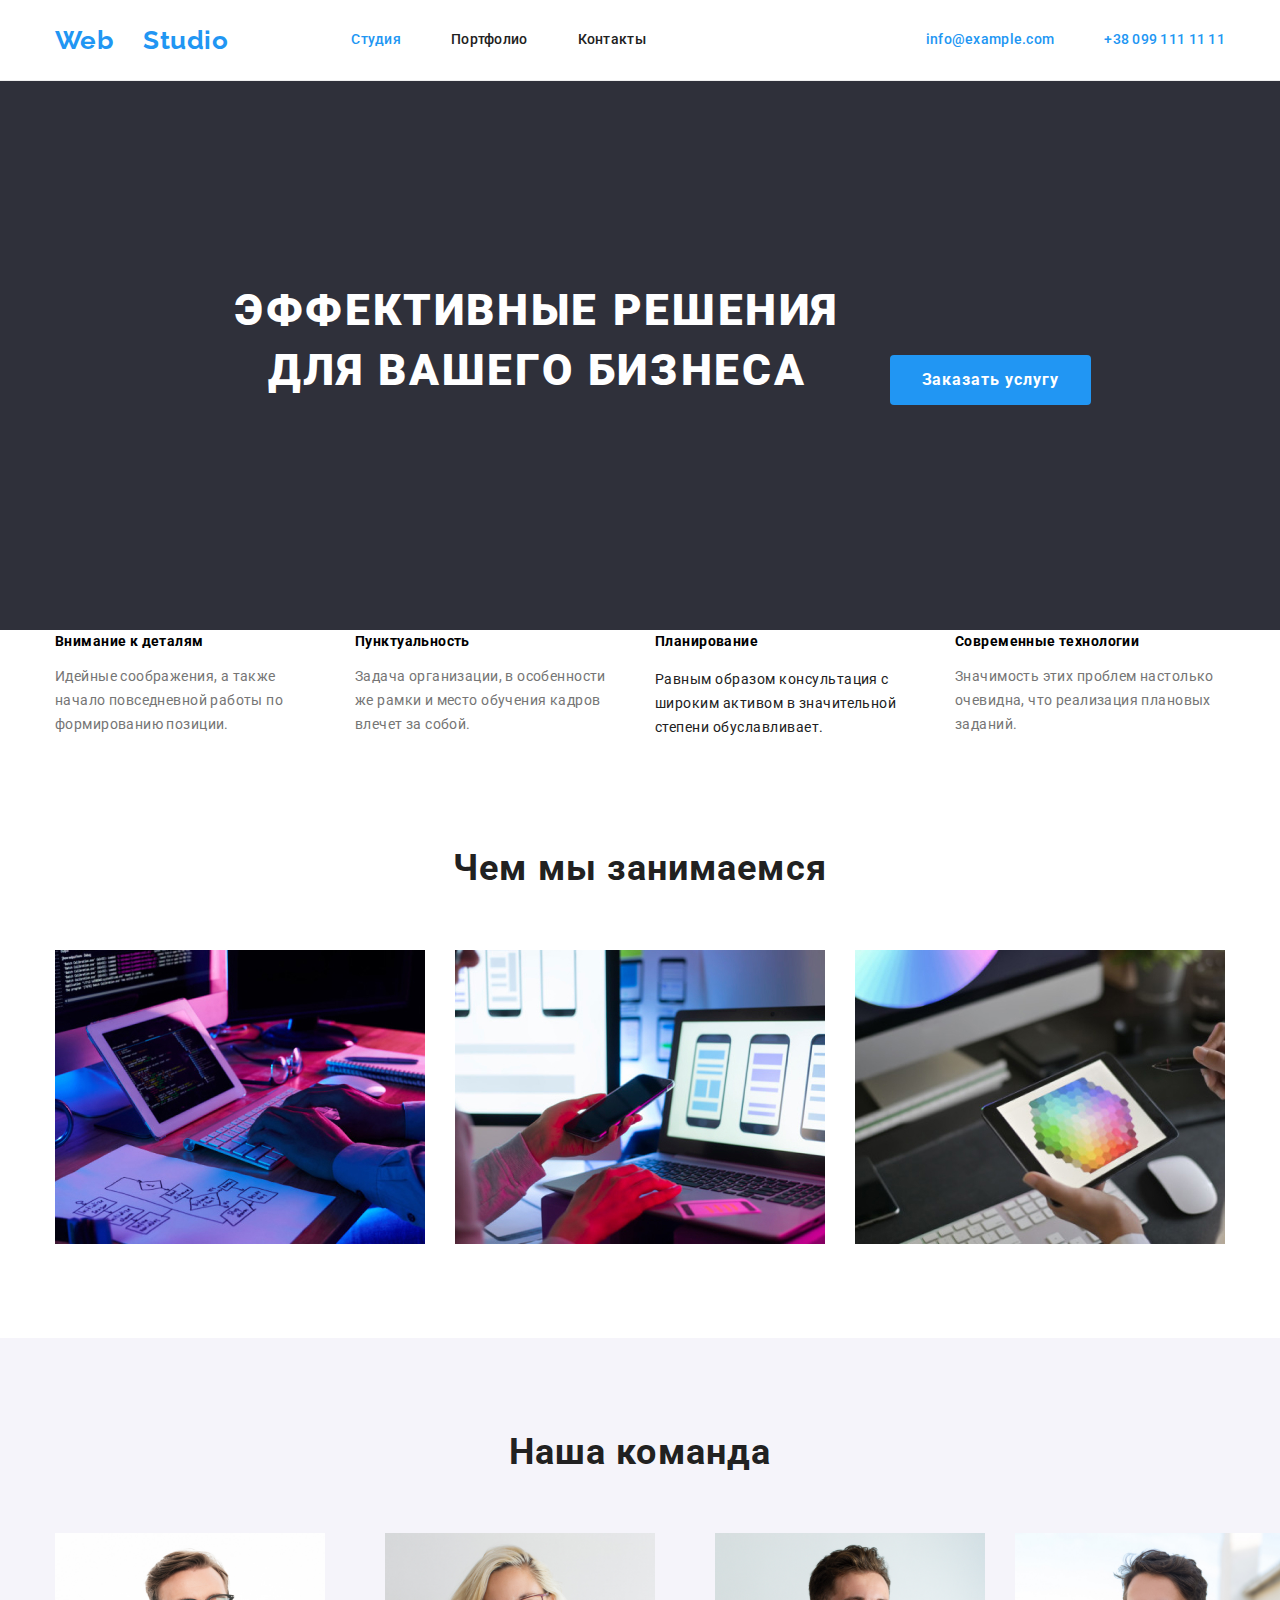
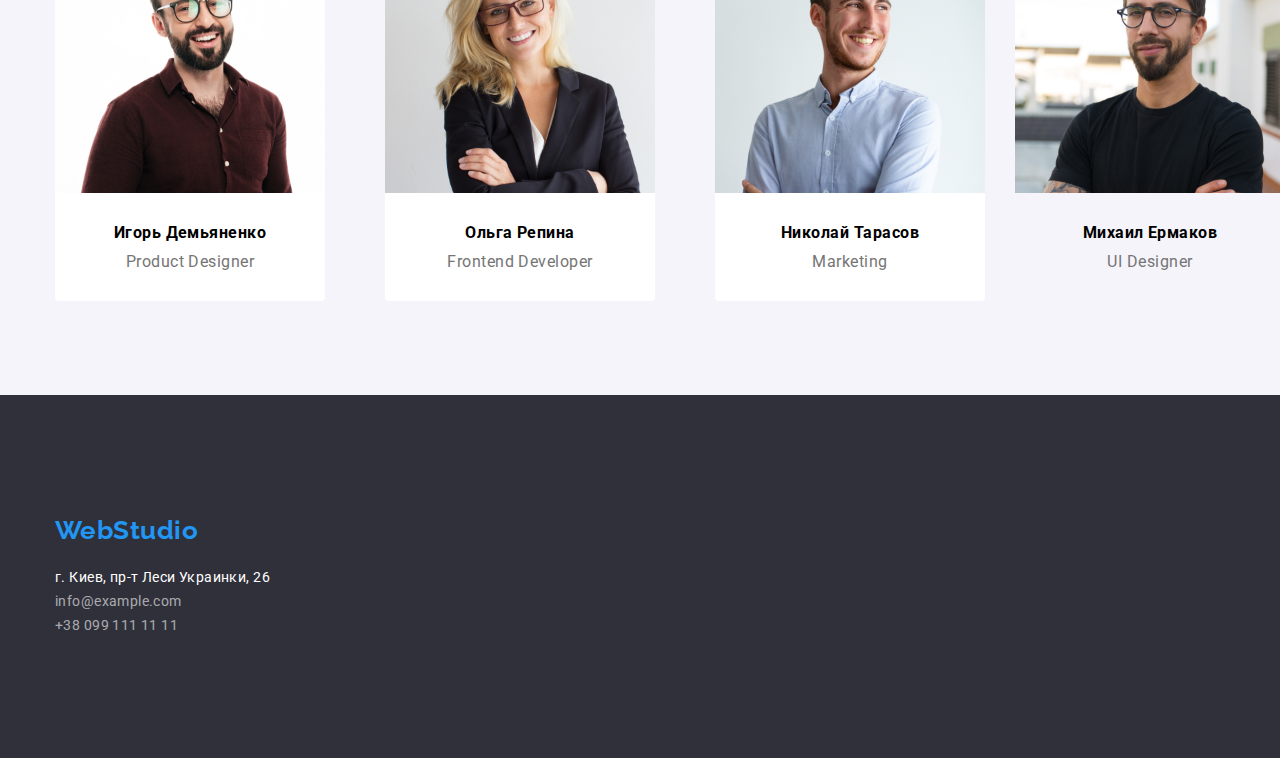
==== commit d503fabd: "Работа со стилями" ====
--- a/index.html
+++ b/index.html
@@ -21,20 +21,20 @@
   <body>
     <!--Шапка-->
     <header class="page-header">
-      <div class="container flexbox"></div>
+      <div class="container flexbox">
       <nav class="nav flex">
         <a href="index.html" class="logo flex">
           <span class="logo web">Web</span><span class="logo-header-studio">Studio</span>
         </a>
         <ul class="site-nav list flex">
-          <li class="item nav"><a href="./index.html" class="link current">Студия</a></li>
-          <li class="item nav"><a href="./portfolio.html" class="link">Портфолио</a></li>
-          <li class="item nav"><a href="" class="link">Контакты</a></li>
+          <li class="item-nav"><a href="./index.html" class="link current">Студия</a></li>
+          <li class="item-nav"><a href="./portfolio.html" class="link">Портфолио</a></li>
+          <li class="item-nav"><a href="" class="link">Контакты</a></li>
         </ul>
       </nav>
       <ul class="header-contact list flex">
         <li class="item-nav">
-          <a href="mailto:info@example.com" class="link">info@example.com</a>
+          <a href="mailto:info@example.com" class="header-contact link">info@example.com</a>
         </li>
         <li class="item-nav"><a href="tel:+380991111111" class="link">+38 099 111 11 11</a></li>
       </ul>
@@ -49,34 +49,34 @@
       </div>
       </section>
       <!-- преимущества-->
-      <section class="section our-approach">
+      <section class="section our-accent">
         <div class="container flex">
           <h2 class="hide">Наш подход</h2>
-        <ul class="our-approach list flex">
-          <li class="item-approach">
-            <h3 class="section-title">Внимание к деталям</h3>
-            <p class="section-text">
+        <ul class="our-accent list flex">
+          <li class="item-accent">
+            <h3 class="title">Внимание к деталям</h3>
+            <p class="our-accent-text">
               Идейные соображения, а также начало повседневной работы по
               формированию позиции.
             </p>
           </li>
-          <li  class="item-approach">
-            <h3 class="section-title">Пунктуальность</h3>
-            <p class="section-text">
+          <li  class="item-accent">
+            <h3 class="title">Пунктуальность</h3>
+            <p class="our-accent-text">
               Задача организации, в особенности же рамки и место обучения кадров
               влечет за собой.
             </p>
           </li>
-          <li  class="item-approach">
-            <h3 class="section-title">Планирование</h3>
+          <li  class="item-accent">
+            <h3 class="title">Планирование</h3>
             <p class="section-text">
               Равным образом консультация с широким активом в значительной
               степени обуславливает.
             </p>
           </li>
-          <li  class="item-approach">
-            <h3 class="section-title">Современные технологии</h3>
-            <p class="section-text">
+          <li  class="item-accent">
+            <h3 class="title">Современные технологии</h3>
+            <p class="our-accent-text">
               Значимость этих проблем настолько очевидна, что реализация
               плановых заданий.
             </p>
@@ -84,20 +84,19 @@
         </ul>
       </div>
       </section>
-      <section class="gallery">
-        <!--галерея-->
-        <h2 class="team">Чем мы занимаемся</h2>
-        <ul class="work list">
-          <li>
-            <a href="">
-              <img
-                src="./images/doing1.jpg"
-                alt="Работа с контентом"
-                width="370"
-              />
-            </a>
+      <!--Чем мы занимаемся-->
+      <section class="section">
+        <div class="container">
+        <h2 class="section-title">Чем мы занимаемся</h2>
+        <ul class="work-list list flex">
+          <li class="item-work">
+            <img
+              src="./images/doing1.jpg"
+              alt="Работа с контентом"
+              width="370"
+            />
           </li>
-          <li>
+          <li class="item-work">
             <a href="">
               <img
                 src="./images/doing2.jpg"
@@ -106,7 +105,7 @@
               />
             </a>
           </li>
-          <li>
+          <li class="item-work">
             <a href="">
               <img
                 src="./images/doing3.jpg"
@@ -116,37 +115,39 @@
             </a>
           </li>
         </ul>
+        </div>
       </section>
       <!--команда-->
-      <section class="team-section">
-        <h2 class="team">Наша команда</h2>
-        <ul class="people list">
-          <li>
+      <section class="section our-team flex">
+        <div class="container">
+        <h2 class="section-title">Наша команда</h2>
+        <ul class="team-list list flex">
+          <li class="item-team">
             <img
               src="./images/imgworker1.jpg"
               alt="Фото члена команды"
               width="270"
             />
-            <h3>Игорь Демьяненко</h3>
-            <p class="people-prof">Product Designer</p>
+            <h3 class="name-manager">Игорь Демьяненко</h3>
+            <p class="specialty">Product Designer</p>
           </li>
-          <li>
+          <li class="item-team">
             <img
               src="./images/imgworker2.jpg"
               alt="Фото члена команды"
               width="270"
             />
-            <h3>Ольга Репина</h3>
-            <p class="people-prof">Frontend Developer</p>
+            <h3 class="name-manager">Ольга Репина</h3>
+            <p class="specialty">Frontend Developer</p>
           </li>
-          <li>
+          <li class="item-team">
             <img
               src="./images/imgworker3.jpg"
               width="270"
               alt="Фото члена команды"
             />
-            <h3>Николай Тарасов</h3>
-            <p class="people-prof">Marketing</p>
+            <h3 class="name-manager">Николай Тарасов</h3>
+            <p class="specialty">Marketing</p>
           </li>
           <li>
             <img
@@ -154,22 +155,25 @@
               alt="Фото члена команды"
               width="270"
             />
-            <h3>Михаил Ермаков</h3>
-            <p class="people-prof">UI Designer</p>
+            <h3 class="name-manager">Михаил Ермаков</h3>
+            <p class="specialty">UI Designer</p>
           </li>
         </ul>
+        </div>
       </section>
     </main>
     <!--Футер-->
-    <footer>
+    <footer class="footer">
+      <div class="container box-footer">
       <a href="./index.html" class="logo">
-        <span>Web</span><span class="logo-white">Studio</span></a
+        <span class="logo-web">Web</span><span class="logo-footer-studio">Studio</span></a
       >
-      <address class="address">
-        г. Киев, пр-т Леси Украинки, 26<br />
-        <a href="mailto:info@example.com">info@example.com</a><br />
-        <a href="tel:+380991111111">+38 099 111 11 11</a>
+      <address class="address-footer flex">
+        <p class="address-kiev">г. Киев, пр-т Леси Украинки, 26</p>
+        <a href="mailto:info@example.com" class="footer-contact link">info@example.com</a>
+        <a href="tel:+380991111111" class="footer-contact link">+38 099 111 11 11</a>
       </address>
+      </div>
     </footer>
   </body>
 </html>
--- a/css/styles.css
+++ b/css/styles.css
@@ -8,6 +8,7 @@
   --footer-color: #2f303a;
   --accent-background-color: #2196f3;
   --border: #eeeeee;
+  --footer-contact-text: rgba(255, 255, 255, 0.6);
 }
 
 html {
@@ -59,9 +60,201 @@
 }
 
 .list {
+  list-style: none;
+}
+
+.link {
+  text-decoration: none;
+  color: var(--black-color);
+  font-style: normal;
+  font-weight: 500;
+  font-size: 14px;
+  line-height: 1.14;
+  letter-spacing: 0.02em;
+}
+
+.site-nav {
+  color: var(--black);
+  margin: 0;
+  padding-left: 0;
+  align-items: center;
+  margin-left: 93px;
+}
+
+.site-nav .item-nav:not(:last-child) {
+  margin-right: 50px;
+}
+
+.item-nav .link {
+  padding-top: 32px;
+  padding-bottom: 32px;
+  display: flex;
+}
+
+.page-header {
+  border-bottom: 1px solid var(--border);
+}
+
+.header-contact {
+  margin: 0;
+  padding-left: 0;
+  align-items: center;
+}
+
+.header-contact .link {
+  color: var(--accent-color);
+
+  font-style: normal;
+  font-weight: 500;
+  font-size: 14px;
+  line-height: 1.14;
+  letter-spacing: 0.02em;
+
+  padding-top: 32px;
+  padding-bottom: 32px;
+}
+
+.link:hover,
+.link:focus,
+.header-contact .link:hover,
+.header-contact .link:focus {
+  color: var(--accent-color);
+}
+
+.current {
+  color: var(--accent-color);
+}
+
+.address-kiev {
+  color: var(--white-color);
+  font-style: normal;
+  font-weight: 400;
+  font-size: 14px;
+  line-height: 1.71;
+  letter-spacing: 0.03em;
+  margin: 0;
+}
+
+.footer-contact {
+  color: var(--footer-contact-text);
+  font-style: normal;
+  font-weight: 400;
+  font-size: 14px;
+  line-height: 1.71;
+  letter-spacing: 0.03em;
+}
+
+footer {
+  background-color: var(--footer-color);
+  padding-top: 60px;
+  padding-bottom: 60px;
+}
+
+.section-hero {
+  background: var(--footer-color);
+}
+
+.work-list {
+  margin: 0;
   padding: 0;
-  margin: 0;
-  list-style: none;
+  flex-wrap: wrap;
+}
+
+.item-work {
+  width: calc((100% - 30px * 2) / 3);
+  margin-right: 30px;
+}
+
+.item-work:nth-child(3n) {
+  margin-right: 0;
+}
+
+.team-list {
+  margin: 0;
+  padding: 0;
+}
+
+.item-team {
+  margin-right: 30px;
+  width: calc((100% - 30px * 3) / 4);
+  border: var(--border);
+  border-radius: 0px 0px 4px 4px;
+  background-color: var(--white-color);
+  padding-bottom: 30px;
+}
+
+.item-team:nth-child(4n) {
+  margin-right: 0;
+}
+
+.title {
+  color: var(--black-color);
+  font-style: normal;
+  font-weight: 700;
+  font-size: 14px;
+  line-height: 1.71;
+  letter-spacing: 0.03em;
+  margin: 0;
+  margin-bottom: 10px;
+}
+
+.our-team {
+  margin: 0;
+  padding: 0;
+}
+
+.item-team {
+  width: 270px;
+}
+
+.our-team .item-team:not(:first-child) {
+  margin-left: 30px;
+}
+
+.our-team-text {
+  font-style: normal;
+  font-weight: 400;
+  font-size: 14px;
+  line-height: 24px;
+  letter-spacing: 0.03em;
+  margin: 0;
+}
+
+.our-team {
+  background: var(--secondary-background-color);
+}
+
+.name-manager {
+  color: var(--black-color);
+  font-style: normal;
+  font-weight: 700;
+  font-size: 16px;
+  line-height: 1.19;
+  letter-spacing: 0.03em;
+  text-align: center;
+  margin-top: 30px;
+  margin-bottom: 10px;
+}
+
+.specialty {
+  font-style: normal;
+  font-weight: 400;
+  font-size: 16px;
+  line-height: 1.19;
+  letter-spacing: 0.03em;
+  text-align: center;
+  margin: 0;
+}
+
+.box-portfolio {
+  padding-top: 94px;
+  padding-bottom: 94px;
+}
+
+.wrap {
+  flex-wrap: wrap;
+  margin: 0;
+  padding: 0;
 }
 
 .page {
@@ -92,7 +285,7 @@
   outline: 1px solid tomato;
 }
 
-.container-opisanie {
+.container-description {
   padding: 20px 24px;
 }
 
@@ -107,21 +300,43 @@
 .flex {
   display: flex;
 }
+
 .header-contact .item-nav:not(:first-child) {
   margin-left: 50px;
 }
+
 .flexbox {
   display: flex;
   justify-content: flex-end;
 }
+
 .nav.flex {
   margin-right: auto;
   align-items: center;
 }
+
 .section {
   padding-top: 94px;
   padding-bottom: 94px;
 }
+
+.section.our-accent {
+  padding-bottom: 0;
+}
+
+.address-footer {
+  flex-direction: column;
+  margin-top: 20px;
+}
+
+.footer .logo {
+  display: inline-block;
+}
+
+img {
+  display: block;
+}
+
 .box-footer {
   padding-top: 60px;
   padding-bottom: 60px;
@@ -141,11 +356,6 @@
   margin-right: 50px;
 }
 
-.site-nav {
-  display: flex;
-  margin-right: auto;
-}
-
 /* лого */
 
 .logo > span {
@@ -184,15 +394,6 @@
   color: var(--accent-color);
 }
 
-.site-nav .link:hover,
-.header-contacts .link:hover,
-.site-nav .link:focus,
-.header-contacts .link:focus,
-.address-item.link:hover,
-.address-item.link:focus {
-  color: var(--accent-color);
-}
-
 .site-nav .link.current {
   color: var(--accent-color);
   font-weight: 500;
@@ -203,17 +404,10 @@
 
 /*адрес*/
 
-.link {
-  font-style: normal;
-  color: var(--white-color);
+.address-item {
+  font-style: normal;
   font-size: 14px;
   line-height: 1.71;
-}
-
-.address-item {
-  font-style: normal;
-  font-size: 14px;
-  line-height: 1.71;
   letter-spacing: 0.03em;
   color: var(--white-color);
 }
@@ -221,17 +415,6 @@
 .address-item.link {
   font-style: normal;
   color: var(--primary-text-color);
-}
-
-.site-nav {
-  color: var(--black-color);
-  margin: 0;
-  padding-left: 0;
-  align-items: center;
-  margin-left: 93px;
-}
-.site-nav .item-nav:not(:last-child) {
-  margin-right: 50px;
 }
 
 /* hero */
@@ -240,15 +423,22 @@
   text-align: center;
   margin-top: 0;
   margin-bottom: 0;
+  margin-right: auto;
+  margin-left: auto;
+  width: 1200px;
+  padding-top: 200px;
+  padding-bottom: 200px;
   background-color: var(--footer-color);
 }
 .hero-title {
+  display: inline-block;
   margin-top: 0;
   margin-bottom: 30;
   color: var(--white-color);
   font-family: Roboto, sans-serif;
   font-style: normal;
   font-weight: 900;
+  max-width: 696px;
   font-size: 44px;
   line-height: 1.36;
   text-align: center;
@@ -259,45 +449,43 @@
   display: block;
   margin-right: auto;
   margin-left: auto;
-  color: var(--white);
-  background: var(--accent);
+  color: var(--white-colorcolor);
+  background: var(--accent-color);
   font-style: normal;
   font-weight: 700;
   font-size: 16px;
   line-height: 1.87;
-
   width: 200px;
   border-radius: 4px;
   padding: 10px 32px;
 }
 
 .section-title {
-  color: var(--black);
+  color: var(--black-color);
   font-style: normal;
   font-weight: 700;
   font-size: 36px;
   line-height: 1.17;
   letter-spacing: 0.03em;
-
   margin: 0;
   margin-bottom: 50px;
   text-align: center;
 }
 
-.our-approach {
+.our-accent {
   margin: 0;
   padding: 0;
 }
 
-.item-approach {
+.item-accent {
   width: 270px;
 }
 
-.our-approach .item-approach:not(:first-child) {
+.our-accent .item-accent:not(:first-child) {
   margin-left: 30px;
 }
 
-.our-approach-text {
+.our-accent-text {
   font-style: normal;
   font-weight: 400;
   font-size: 14px;
@@ -326,6 +514,58 @@
   text-align: center;
 }
 
+.button-list {
+  display: flex;
+  justify-content: center;
+  margin: 0px;
+  padding: 0px;
+  margin-bottom: 50px;
+}
+
+.item-button + .item-button {
+  margin-left: 8px;
+}
+
+.button:hover,
+.button:focus {
+  background: var(--accent-color);
+  color: var(--white-color);
+}
+
+.project {
+  color: var(--black-color);
+  font-style: normal;
+  font-weight: 700;
+  font-size: 18px;
+  letter-spacing: 0.06em;
+  margin: 0px;
+  margin-bottom: 10px;
+}
+
+.item-project {
+  width: calc((100% - 30px * 2) / 3);
+  margin-right: 30px;
+  margin-bottom: 30px;
+  border: 1px solid var(--border);
+}
+.item-project:nth-child(3n) {
+  margin-right: 0;
+}
+
+.item-project:nth-child(n + 7) {
+  margin-bottom: 0px;
+}
+
+.type-project {
+  color: var(--primary-text-color);
+  font-style: normal;
+  font-weight: 400;
+  font-size: 16px;
+  line-height: 1.87;
+  letter-spacing: 0.03em;
+  margin: 0px;
+}
+
 /* section*/
 
 .no-padding {
@@ -350,7 +590,7 @@
   line-height: 1.71;
 }
 
-.gallery > h2 {
+.section > h2 {
   font-weight: bold;
   font-size: 36px;
   line-height: 1.16;
@@ -368,14 +608,14 @@
   line-height: 1.16;
   text-align: center;
 }
-.people list {
+.team list {
   background-color: var(--secondary-background-color);
   font-weight: 500;
   font-size: 16px;
   line-height: 1.18;
 }
 
-.people-prof {
+.team-prof {
   color: var(--title-text-color);
   font-weight: 400;
   font-size: 16px;
@@ -420,12 +660,6 @@
 .address > a:hover,
 .address > a:focus {
   color: var(--accent-color);
-}
-
-footer {
-  background-color: var(--footer-color);
-  padding-top: 60px;
-  padding-bottom: 60px;
 }
 
 .pictures {
